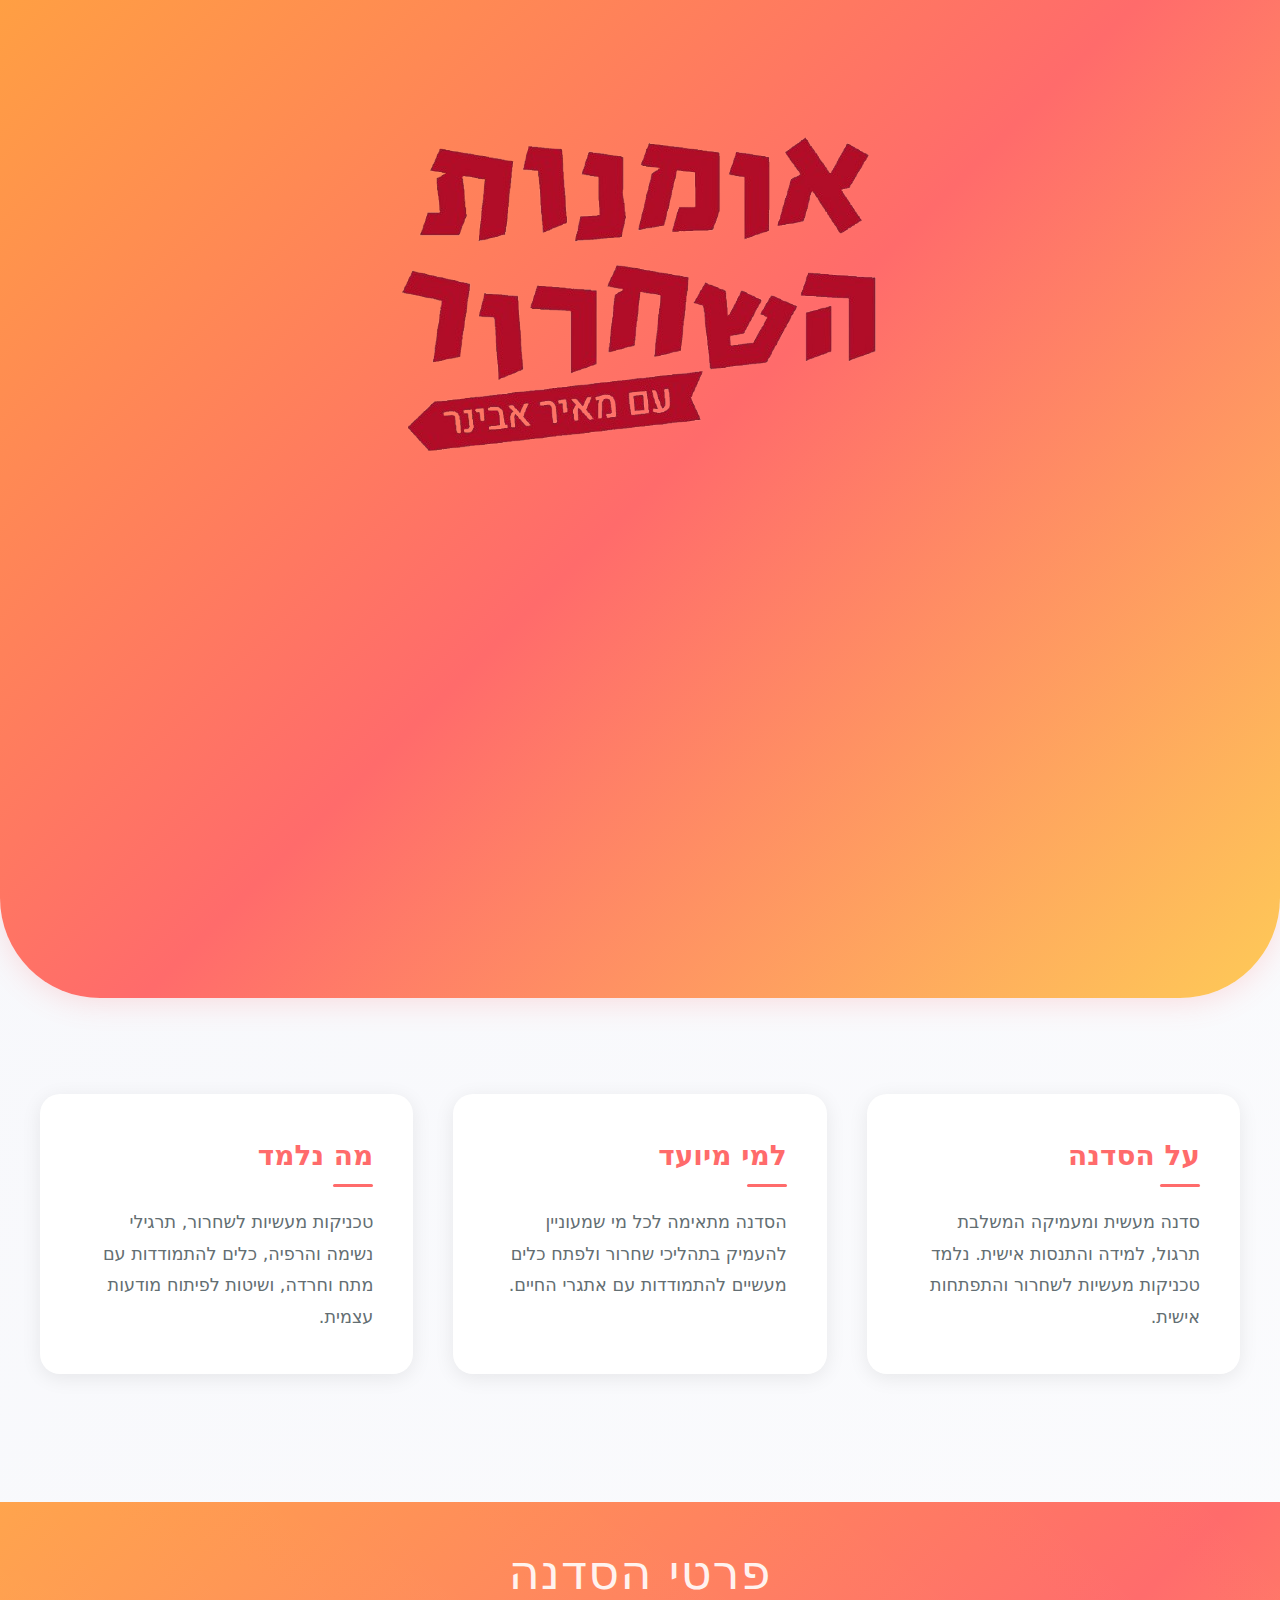
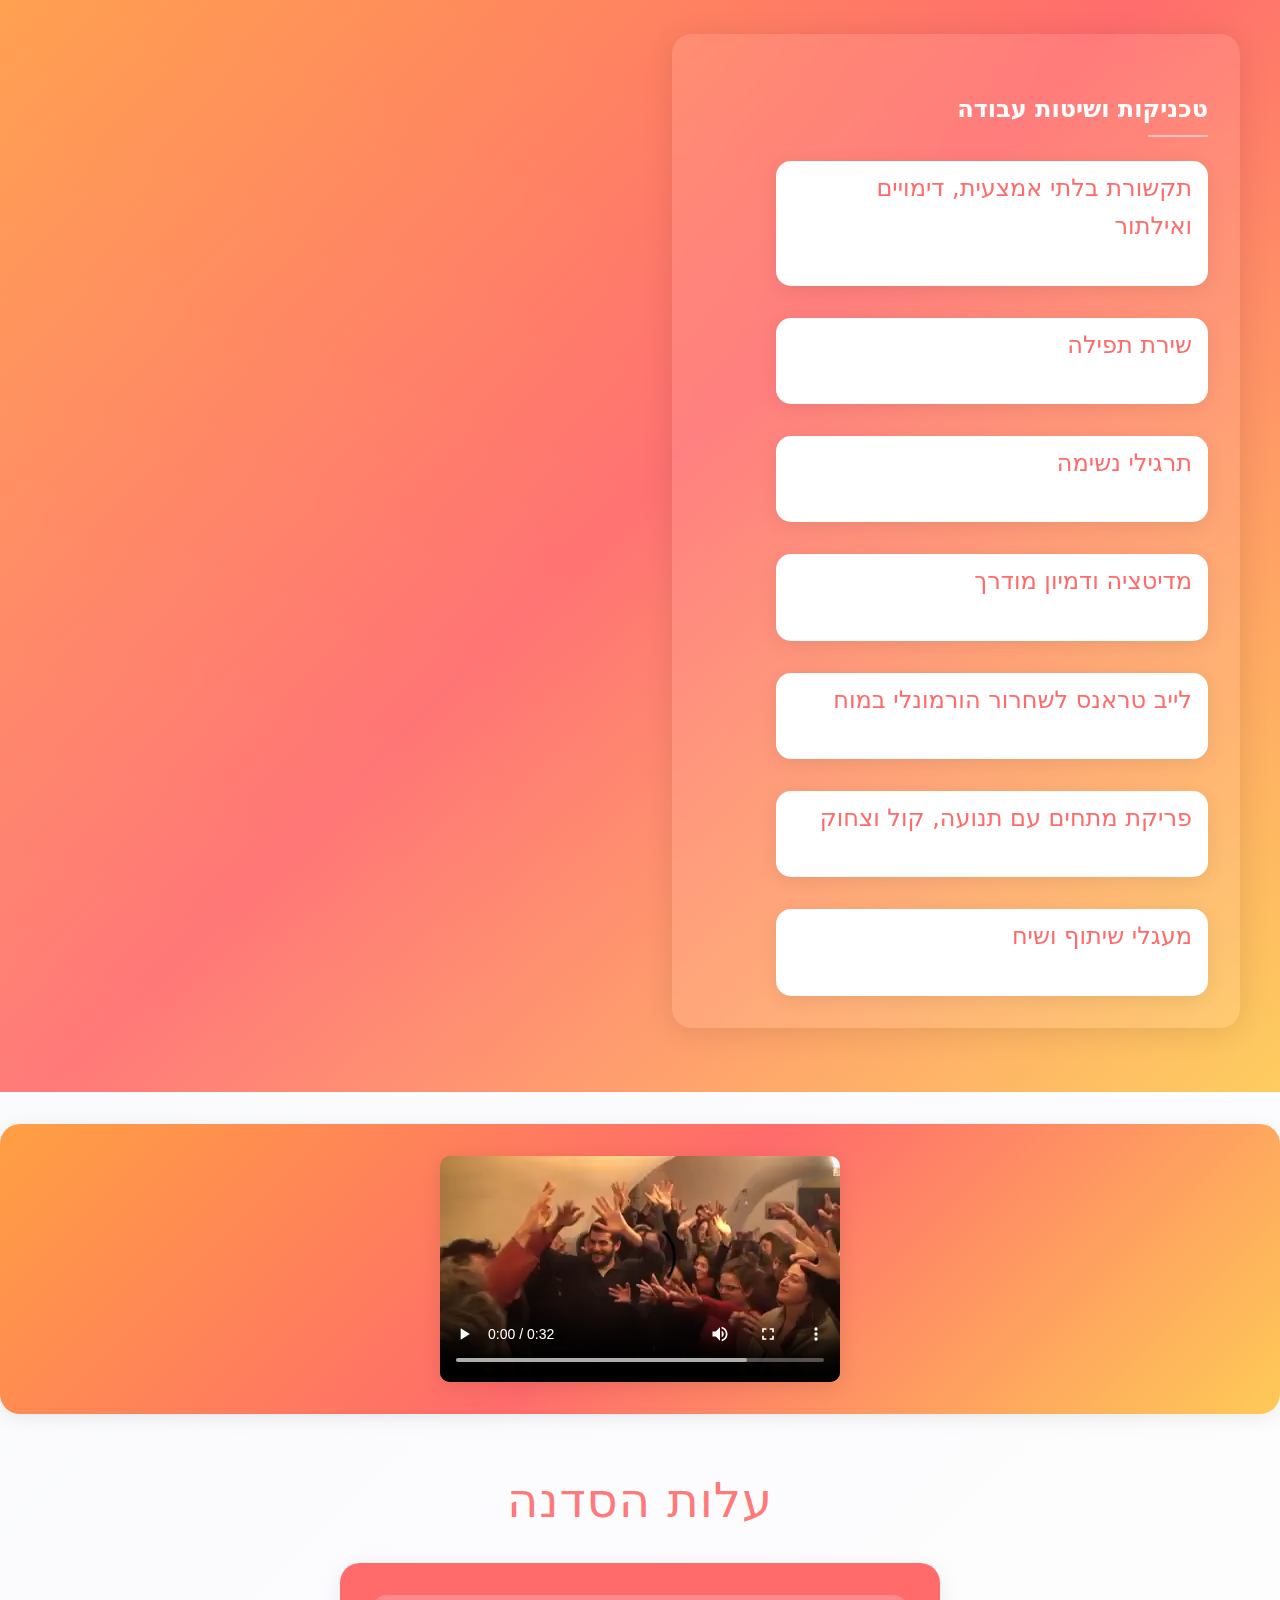
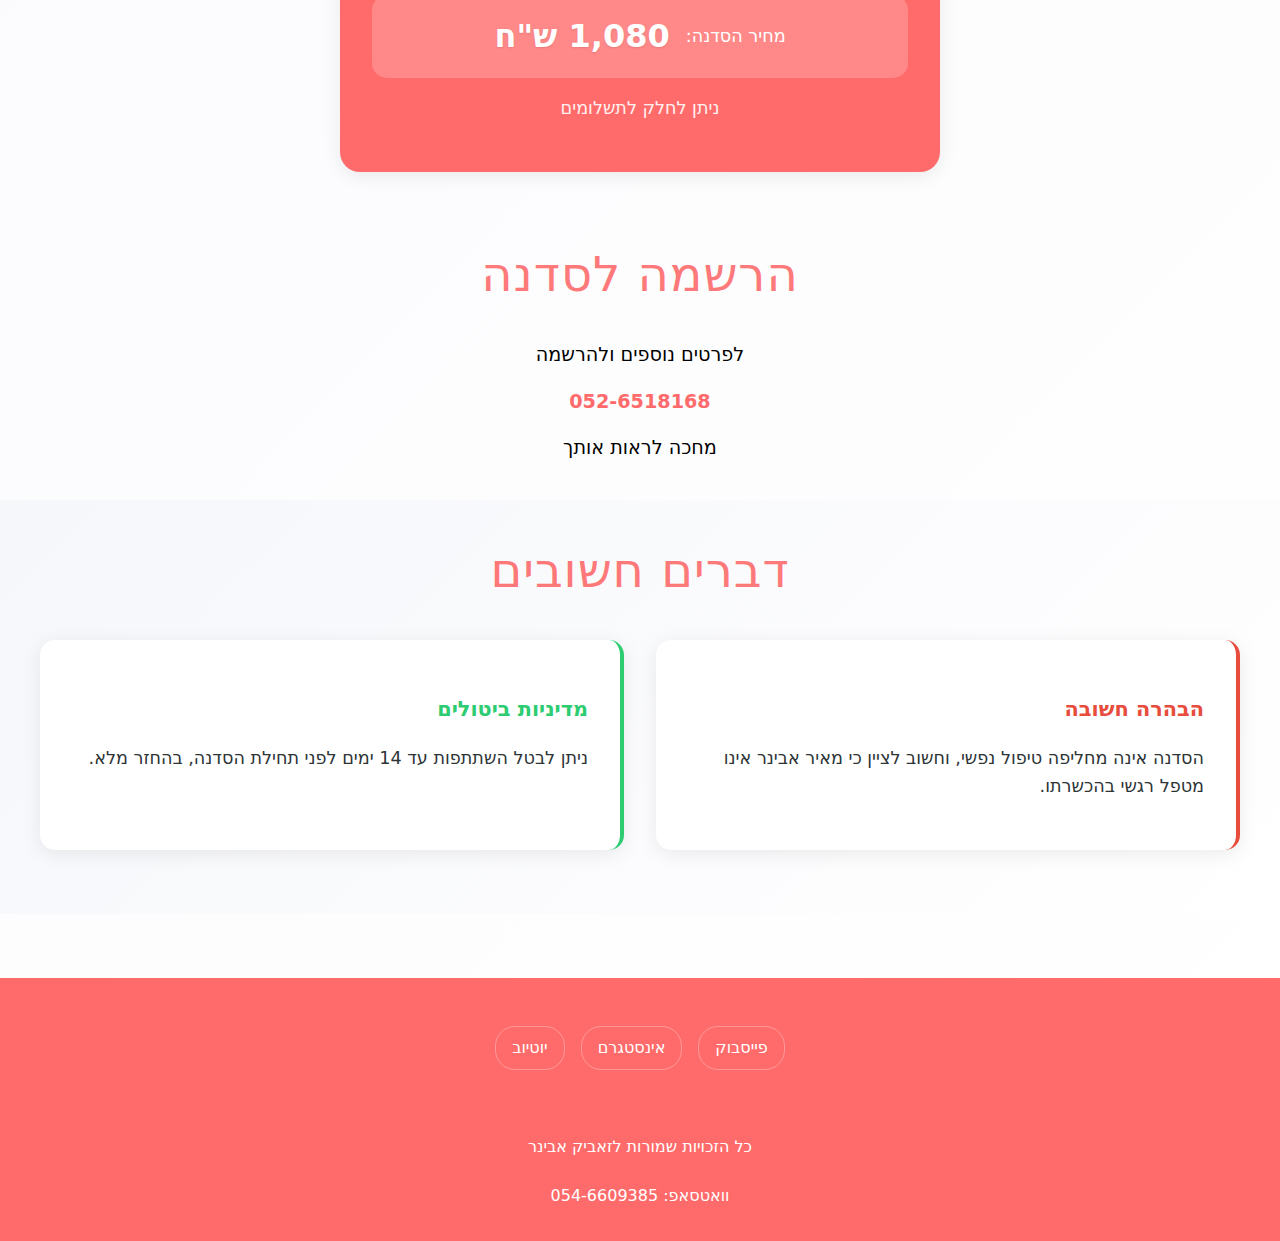
==== index.html @ c5e03745 "Replace registration form with clickable phone number" ====
<!DOCTYPE html>
<html lang="he" dir="rtl">
<head>
    <meta charset="UTF-8">
    <meta name="viewport" content="width=device-width, initial-scale=1.0">
    <title>אומנות השחרור - סדנה עם מאיר אבינר</title>
    <link rel="stylesheet" href="styles.css">
</head>
<body>
    <header>
        <img src="title.png" alt="אומנות השחרור" class="header-image">
        <div class="intro-text typing-effect">
            <p>הגיע הזמן לנפץ פרות קדושות...</p>
            <p>אני מזמין אותך לסדנה ייחודית, שפיתחתי בשנים האחרונות;</p>
            <p>נפגוש את המקומות הכי עמוקים בנפש, נתעורר בלייב טראנס,</p>
            <p>נכיל ונלעס את ההפכים שבתוכנו, נשיר תפילה,</p>
            <p>נתרגל יחד, נשתחרר, ונצחק עד שיכאב.</p>
        </div>
    </header>
    
    <main>
        <section class="info-cards">
            <div class="info-card">
                <h3>על הסדנה</h3>
                <p>סדנה מעשית ומעמיקה המשלבת תרגול, למידה והתנסות אישית. נלמד טכניקות מעשיות לשחרור והתפתחות אישית.</p>
            </div>
            
            <div class="info-card">
                <h3>למי מיועד</h3>
                <p>הסדנה מתאימה לכל מי שמעוניין להעמיק בתהליכי שחרור ולפתח כלים מעשיים להתמודדות עם אתגרי החיים.</p>
            </div>
            
            <div class="info-card">
                <h3>מה נלמד</h3>
                <p>טכניקות מעשיות לשחרור, תרגילי נשימה והרפיה, כלים להתמודדות עם מתח וחרדה, ושיטות לפיתוח מודעות עצמית.</p>
            </div>
        </section>

        <section class="workshop-details">
            <h2 class="section-title">פרטי הסדנה</h2>
            <div class="details-container">
                <div class="techniques-list">
                     <h3>טכניקות ושיטות עבודה</h3>
                    <div class="techniques-grid">
                        <div class="meeting-card">
                            <h3 class="meeting-title">תקשורת בלתי אמצעית, דימויים ואילתור</h3>
                            <p></p>
                        </div>
                        <div class="meeting-card">
                            <h3 class="meeting-title">שירת תפילה</h3>
                            <p></p>
                        </div>
                        <div class="meeting-card">
                           <h3 class="meeting-title">תרגילי נשימה</h3>
                           <p></p>
                        </div>
                        <div class="meeting-card">
                            <h3 class="meeting-title">מדיטציה ודמיון מודרך</h3>
                            <p></p>
                        </div>
                        <div class="meeting-card">
                           <h3 class="meeting-title">לייב טראנס לשחרור הורמונלי במוח</h3>
                            <p></p>
                        </div>
                        <div class="meeting-card">
                            <h3 class="meeting-title">פריקת מתחים עם תנועה, קול וצחוק</h3>
                            <p></p>
                        </div>
                        <div class="meeting-card">
                            <h3 class="meeting-title">מעגלי שיתוף ושיח</h3>
                            <p></p>
                        </div>
                    </div>
                </div>
            </div>
        </section>

        <!-- Add video section -->
        <section class="video-section">
            <video controls>
                <source src="videoplayback.mp4" type="video/mp4">
            </video>
        </section>

        <section class="price-section">
            <h2 class="section-title">עלות הסדנה</h2>
            <div class="price-container">
                <div class="price-card">
                    <div class="price-tag">
                        <span>מחיר הסדנה:</span>
                        <strong>1,080 ש"ח</strong>
                    </div>
                    <p class="price-note">ניתן לחלק לתשלומים</p>
                </div>
            </div>
        </section>

        <section class="registration">
            <h2 class="section-title">הרשמה לסדנה</h2>
            <div class="contact-info">
                <p>לפרטים נוספים ולהרשמה</p>
                <p><a href="tel:052-6518168" class="phone-link">052-6518168</a></p>
                <p>מחכה לראות אותך</p>
            </div>
        </section>

        <section class="important-notes">
            <h2 class="section-title">דברים חשובים</h2>
            <div class="notes-container">
                <div class="note-card disclaimer">
                    <h3>הבהרה חשובה</h3>
                    <p>הסדנה אינה מחליפה טיפול נפשי, וחשוב לציין כי מאיר אבינר אינו מטפל רגשי בהכשרתו.</p>
                </div>
                <div class="note-card cancellation">
                    <h3>מדיניות ביטולים</h3>
                    <p>ניתן לבטל השתתפות עד 14 ימים לפני תחילת הסדנה, בהחזר מלא.</p>
                </div>
            </div>
        </section>
    </main>

    <footer>
        <div class="social-links">
            <a href="https://www.facebook.com/meir.hatov" class="social-link" target="_blank" rel="noopener">פייסבוק</a>
            <a href="https://www.instagram.com/meiraviner/" class="social-link" target="_blank" rel="noopener">אינסטגרם</a>
            <a href="https://www.youtube.com/@hila454/" class="social-link" target="_blank" rel="noopener">יוטיוב</a>
        </div>
        <div class="copyright">
            <p>כל הזכויות שמורות לזאביק אבינר</p>
            <a href="https://wa.me/972546609385" class="whatsapp-link">וואטסאפ: 054-6609385</a>
        </div>
    </footer>
</body>
</html>
---- styles.css ----
:root {
    --primary: #ff6b6b; /* Red */
    --primary-light: #ff9f43; /* Orange */
    --secondary-light: #feca57; /* Yellow */
    --text: #2d3436;
    --text-light: #636e72;
    --card-shadow: 0 4px 20px rgba(0, 0, 0, 0.08);
    --card-hover-shadow: 0 10px 30px rgba(255, 107, 107, 0.15);
}

@keyframes fadeInUp {
    from {
        opacity: 0;
        transform: translateY(20px);
    }
    to {
        opacity: 1;
        transform: translateY(0);
    }
}

@keyframes fadeInText {
    from {
        opacity: 0;
        transform: translateY(15px);
        filter: blur(2px);
    }
    to {
        opacity: 1;
        transform: translateY(0);
        filter: blur(0);
    }
}

body {
    margin: 0;
    font-family: system-ui, -apple-system, sans-serif;
    line-height: 1.6;
    background: linear-gradient(135deg, #f6f7fb 0%, #ffffff 100%);
    min-height: 100vh;
}

header {
    text-align: center;
    padding: 6rem 1rem 8rem;
    background: linear-gradient(135deg, var(--primary-light) 0%, var(--primary) 50%, var(--secondary-light) 100%);
    border-radius: 0 0 100px 100px;
    margin-bottom: 6rem;
    color: white;
    box-shadow: 0 4px 30px rgba(255, 107, 107, 0.2);
    animation: fadeInUp 1s ease-out;
}

.header-image {
    max-width: 100%;
    height: auto;
    display: block;
    margin: 0 auto;
}

.intro-text {
    max-width: 800px;
    margin: 3rem auto 0;
    padding: 2rem;
    border-radius: 20px;
}

.intro-text p {
    margin: 0;
    opacity: 0;
    font-size: clamp(1.1rem, 2.5vw, 1.3rem);
    line-height: 1.8;
    text-align: center;
    animation: fadeInText 1.2s cubic-bezier(0.4, 0, 0.2, 1) forwards;
}

.intro-text p:nth-child(1) { animation-delay: 0.2s; }
.intro-text p:nth-child(2) { animation-delay: 1.4s; }
.intro-text p:nth-child(3) { animation-delay: 2.6s; }
.intro-text p:nth-child(4) { animation-delay: 3.8s; }
.intro-text p:nth-child(5) { animation-delay: 5.0s; }

.intro-text p:not(:last-child) {
    margin-bottom: 1.5rem;
}

h1 {
    font-size: clamp(2.5rem, 8vw, 4.5rem);
    margin: 0 0 1rem;
    text-shadow: 0 2px 10px rgba(0,0,0,0.1);
    letter-spacing: -0.02em;
}

h2 {
    font-size: clamp(1.2rem, 3vw, 2rem);
    font-weight: 400;
    margin: 0;
    opacity: 0.9;
    letter-spacing: 0.02em;
}

.info-cards {
    display: grid;
    grid-template-columns: repeat(auto-fit, minmax(300px, 1fr));
    gap: 2.5rem;
    padding: 0 2rem 6rem;
    max-width: 1200px;
    margin: 0 auto;
}

.info-card {
    background: white;
    padding: 2.5rem;
    border-radius: 20px;
    box-shadow: var(--card-shadow);
    transition: all 0.4s cubic-bezier(0.165, 0.84, 0.44, 1);
    animation: fadeInUp 1s ease-out;
    animation-fill-mode: both;
}

.info-card:nth-child(1) { animation-delay: 0.2s; }
.info-card:nth-child(2) { animation-delay: 0.4s; }
.info-card:nth-child(3) { animation-delay: 0.6s; }

.info-card:hover {
    transform: translateY(-10px) scale(1.02);
    box-shadow: var(--card-hover-shadow);
}

.info-card h3 {
    color: var(--primary);
    font-size: 1.75rem;
    margin: 0 0 1.25rem;
    position: relative;
    padding-bottom: 0.5rem;
}

.info-card h3::after {
    content: '';
    position: absolute;
    bottom: 0;
    right: 0;
    width: 40px;
    height: 3px;
    background: var(--primary);
    border-radius: 2px;
    transition: width 0.3s ease;
}

.info-card:hover h3::after {
    width: 100px;
}

.info-card p {
    color: var(--text-light);
    margin: 0;
    line-height: 1.8;
    font-size: 1.1rem;
}

.section-title {
    text-align: center;
    font-size: clamp(2rem, 5vw, 3rem);
    color: var(--primary);
    margin: 1rem 0 2rem; /* הקטנת margin */
}

.techniques-grid {
    display: flex;
    flex-direction: column;
    align-items: stretch; /* Stretch items to fill the width */
    gap: 2rem; /* Use flex's gap instead of grid's */
}

@media (min-width: 768px) {
    .techniques-grid {
        /* grid-template-columns: 1fr 1fr; */ /* Remove this line */
    }
}

.meeting-title {
    color: var(--primary);
    font-size: 0.75em; /* 75% of original size */
    font-weight: normal; /* Remove bold */
    margin: 0;
}

.meeting-card {
    background: white;
    padding: 0.5rem 1rem; /* Reduced vertical padding */
    border-radius: 15px;
    position: relative;
    box-shadow: var(--card-shadow);
    transition: transform 0.3s ease;
    max-width: 400px;
}

.meeting-number {
    position: absolute;
    top: -15px;
    right: -15px;
    background: var(--primary);
    color: white;
    width: 40px;
    height: 40px;
    border-radius: 50%;
    display: flex;
    align-items: center;
    justify-content: center;
    font-weight: bold;
    font-size: 1.2rem;
}

.contact-form {
    max-width: 600px;
    margin: 0 auto;
    padding: 2rem;
    display: grid;
    gap: 1rem;
}

.contact-form input,
.contact-form textarea {
    padding: 1rem;
    border: 2px solid #eee;
    border-radius: 8px;
    font-size: 1rem;
    transition: border-color 0.3s ease;
}

.contact-form input:focus,
.contact-form textarea:focus {
    border-color: var(--primary);
    outline: none;
}

.contact-form input[type="tel"] {
    text-align: right;
    direction: ltr;
}

.contact-form button {
    background: var(--primary);
    color: white;
    border: none;
    padding: 1rem;
    border-radius: 8px;
    font-size: 1.1rem;
    cursor: pointer;
    transition: transform 0.2s ease;
}

.contact-form button:hover {
    transform: scale(1.02);
}

.contact-info {
    text-align: center;
    font-size: 1.2rem;
    line-height: 2; /* Increased line height for better spacing */
}

.contact-info p {
    margin: 0.5rem 0; /* Add some vertical spacing between lines */
}

.phone-link {
    color: var(--primary);
    text-decoration: none;
    font-weight: bold;
    transition: opacity 0.3s ease;
}

.phone-link:hover {
    opacity: 0.8;
}

footer {
    background: var(--primary);
    color: white;
    padding: 2rem;
    text-align: center;
    margin-top: 4rem;
    display: flex;
    flex-direction: column;
}

.social-links {
    display: flex;
    justify-content: center;
    gap: 1rem;
    margin-top: 1rem;
    margin-bottom: 1rem;
}

.social-link {
    color: white;
    text-decoration: none;
    padding: 0.5rem 1rem;
    border: 1px solid rgba(255,255,255,0.3);
    border-radius: 20px;
    transition: all 0.3s ease;
}

.social-link:hover {
    background: white;
    color: var(--primary);
}

.workshop-details {
    background: linear-gradient(135deg, var(--primary-light) 0%, var(--primary) 50%, var(--secondary-light) 100%);
    padding: 2rem 2rem 4rem; /* עדכון padding */
    color: white;
    margin: 2rem 0; /* הקטנת margin */
    position: relative;
    overflow: hidden;
}

.workshop-details::before {
    content: '';
    position: absolute;
    top: 0;
    left: 0;
    right: 0;
    bottom: 0;
    background: linear-gradient(45deg, rgba(255,255,255,0.1) 0%, rgba(255,255,255,0) 100%);
    pointer-events: none;
}

.details-container {
    max-width: 1200px;
    margin: 0 auto;
    display: grid;
    grid-template-columns: 1fr 1fr;
    gap: 4rem;
    animation: fadeInUp 1s ease-out;
}

.workshop-details .section-title {
    color: white;
    margin: 0 0 1.5rem;
}

.time-details, .techniques-list {
    background: rgba(255, 255, 255, 0.1);
    backdrop-filter: blur(10px);
    padding: 2rem;
    border-radius: 20px;
    box-shadow: 0 4px 30px rgba(0, 0, 0, 0.1);
}

.time-details h3, .techniques-list h3 {
    font-size: 1.5rem;
    margin-bottom: 1.5rem;
    position: relative;
    padding-bottom: 0.5rem;
}

.time-details h3::after, .techniques-list h3::after {
    content: '';
    position: absolute;
    bottom: 0;
    right: 0;
    width: 60px;
    height: 2px;
    background: rgba(255, 255, 255, 0.5);
    border-radius: 1px;
}

.techniques-list ul {
    list-style: none;
    padding: 0;
}

.techniques-list li {
    margin: 1rem 0;
    padding-right: 1.5rem;
    position: relative;
    line-height: 1.6;
}

.techniques-list li::before {
    content: '•';
    position: absolute;
    right: 0;
    color: rgba(255, 255, 255, 0.7);
}

.important-notes {
    padding: 2rem 2rem 4rem; /* עדכון padding */
    margin: 2rem 0; /* הקטנת margin */
    background: linear-gradient(135deg, #f6f7fb 0%, #ffffff 100%);
}

.important-notes .section-title {
    margin: 0 0 2rem; /* ביטול margin למעלה */
}

.notes-container {
    max-width: 1200px;
    margin: 0 auto;
    display: grid;
    grid-template-columns: repeat(auto-fit, minmax(300px, 1fr));
    gap: 2rem;
}

.note-card {
    background: white;
    padding: 2rem;
    border-radius: 15px;
    box-shadow: var(--card-shadow);
    border-right: 4px solid var(--primary);
    animation: fadeInUp 1s ease-out;
}

.note-card h3 {
    color: var(--primary);
    font-size: 1.3rem;
    margin-bottom: 1rem;
}

.note-card p {
    color: var(--text);
    line-height: 1.6;
    font-size: 1.1rem;
}

.note-card.disclaimer {
    border-right-color: #e74c3c;
}

.note-card.disclaimer h3 {
    color: #e74c3c;
}

.note-card.cancellation {
    border-right-color: #2ecc71;
}

.note-card.cancellation h3 {
    color: #2ecc71;
}

@media (max-width: 768px) {
    header {
        padding: 6rem 1rem 4rem;
        border-radius: 0 0 50px 50px;
        margin-bottom: 4rem;
    }

    .intro-text {
        padding: 1.5rem;
        margin: 2rem auto 0;
    }
    
    .intro-text p {
        font-size: 1rem;
        line-height: 1.6;
    }

    .info-cards {
        padding: 0 1.5rem 4rem;
        gap: 2rem;
    }
    
    .info-card {
        padding: 2rem;
    }

    .info-card h3 {
        font-size: 1.5rem;
    }

    .info-card p {
        font-size: 1rem;
    }
    
     .techniques-grid {
        grid-template-columns: 1fr;
        padding: 1rem;
        gap: 1.5rem;
    }
    
    .contact-form {
        padding: 1rem;
    }

    .details-container {
        grid-template-columns: 1fr;
        gap: 2rem;
    }

    .workshop-details {
        padding: 2rem 1.5rem 3rem;
        margin: 2rem 0;
    }

    .important-notes {
        padding: 2rem 1.5rem 3rem;
        margin: 2rem 0;
    }
    
    .note-card {
        padding: 1.5rem;
    }
    
    .note-card p {
        font-size: 1rem;
    }

    .price-tag {
        padding: 0.8rem 1.2rem;
        flex-direction: column;
        align-items: flex-start;
        gap: 0.5rem;
    }

    .price-tag strong {
        font-size: 1.3rem;
    }

    .price-section {
        padding: 1rem;
    }
    
    .price-tag {
        font-size: 1.2rem;
    }
    
    .price-tag strong {
        font-size: 1.6rem;
    }
}

.time-details {
    display: flex;
    flex-direction: column;
    gap: 0.5rem;
}

.time-details p {
    margin: 0;
}

.price-tag {
    background: rgba(255, 255, 255, 0.2);
    padding: 1rem 1.5rem;
    border-radius: 15px;
    display: flex;
    align-items: center;
    justify-content: space-between;
    gap: 1rem;
    animation: fadeInUp 0.5s ease-out;
}

.price-tag span {
    font-size: 1.1rem;
}

.price-tag strong {
    font-size: 1.4rem;
    color: white;
    text-shadow: 0 1px 2px rgba(0,0,0,0.1);
}

.price-section {
    padding: 1rem 2rem;
    margin: 2rem 0;
    text-align: center;
}

.price-container {
    max-width: 600px;
    margin: 0 auto;
}

.price-card {
    background: var(--primary);
    color: white;
    padding: 2rem;
    border-radius: 20px;
    box-shadow: var(--card-shadow);
    animation: fadeInUp 1s ease-out;
}

.price-tag {
    display: flex;
    align-items: center;
    justify-content: center;
    gap: 1rem;
    font-size: 1.5rem;
}

.price-tag strong {
    font-size: 2rem;
    font-weight: 700;
}

.price-note {
    margin-top: 1rem;
    font-size: 1.1rem;
    opacity: 0.9;
}

.copyright {
    margin-top: 2rem;
    display: flex;
    flex-direction: column;
    align-items: center;
    gap: 0.5rem;
}

.whatsapp-link {
    color: white;
    text-decoration: none;
    transition: opacity 0.3s ease;
}

.whatsapp-link:hover {
    opacity: 0.8;
}

.workshop-details .section-title,
.price-section .section-title,
.registration .section-title {
    margin: 0 0 1.5rem;
}

.registration {
    padding-top: 1rem;
}

.video-section {
    display: flex;
    justify-content: center;
    align-items: center;
    padding: 2rem;
    background: linear-gradient(135deg, var(--primary-light) 0%, var(--primary) 50%, var(--secondary-light) 100%);
    border-radius: 20px;
    box-shadow: var(--card-shadow);
    margin: 2rem 0;
}

.video-section video {
    max-width: 100%;
    border-radius: 10px;
    box-shadow: 0 4px 20px rgba(0, 0, 0, 0.1);
}
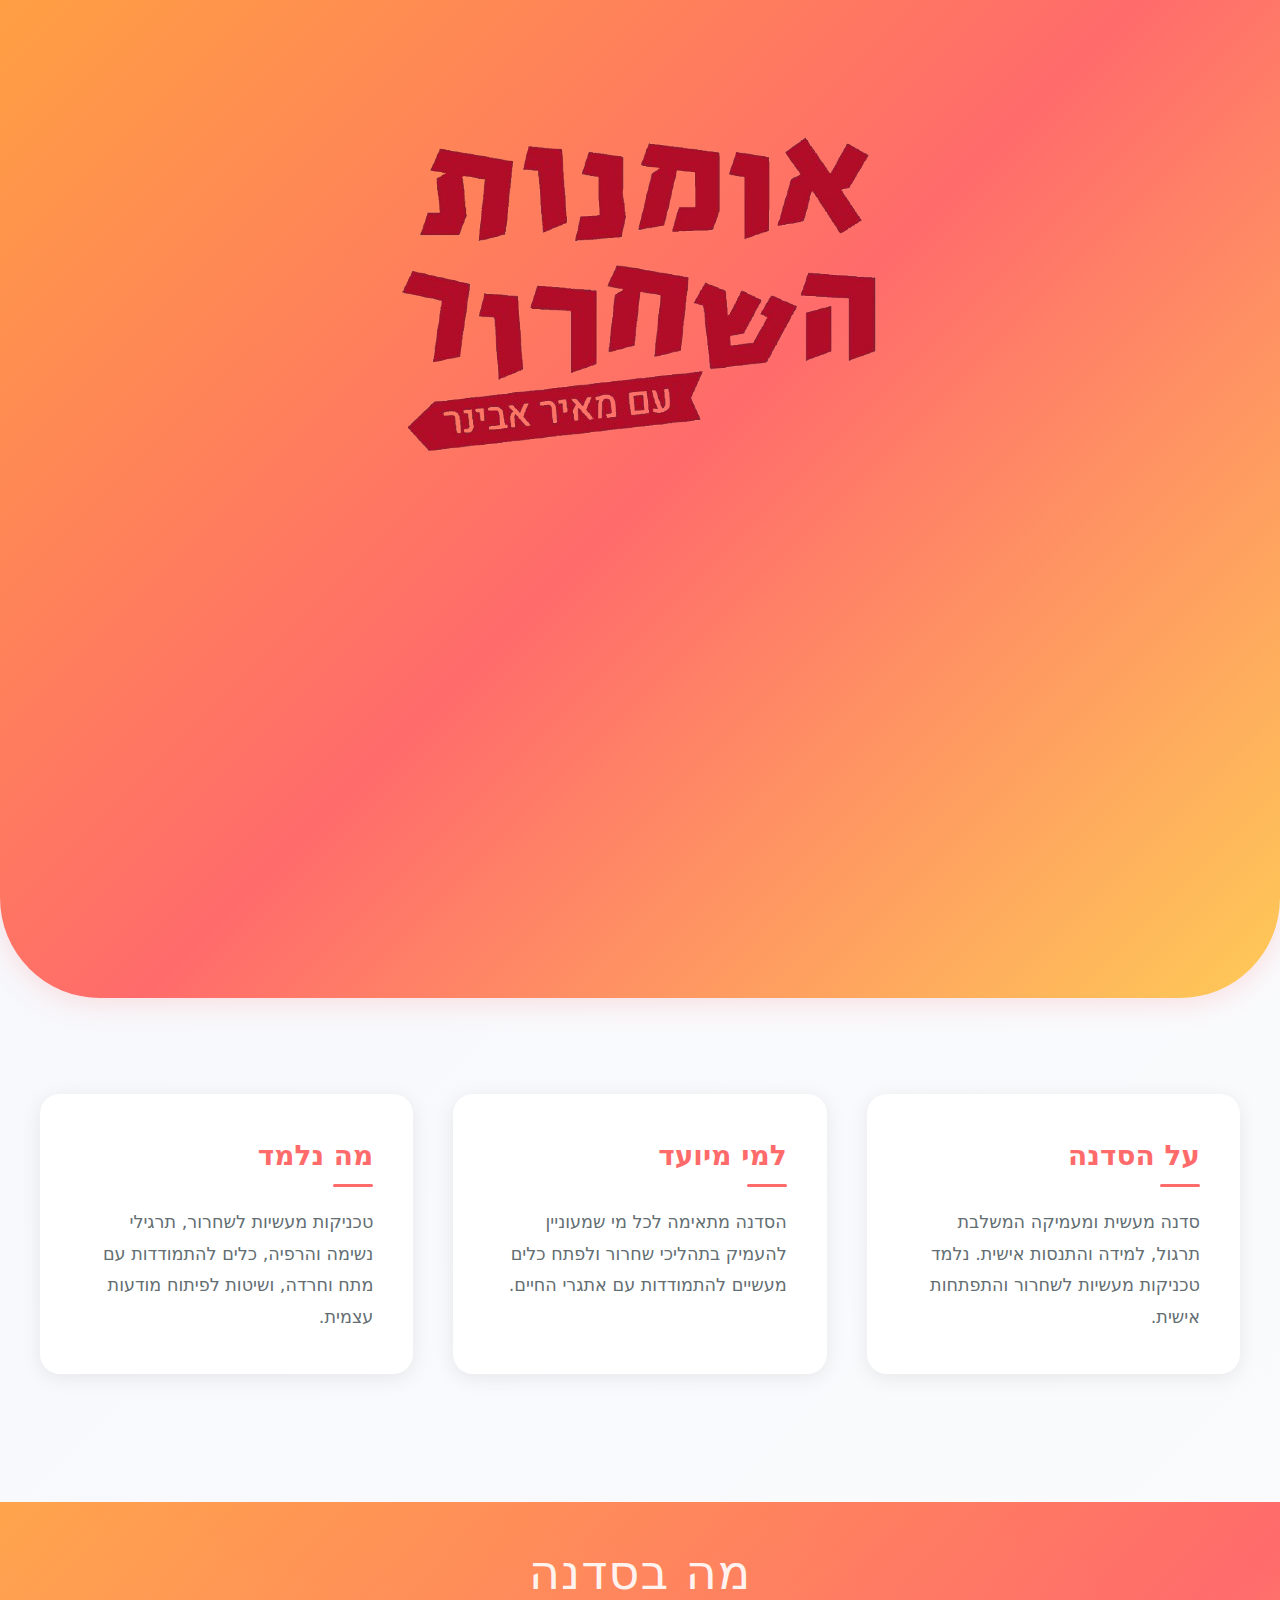
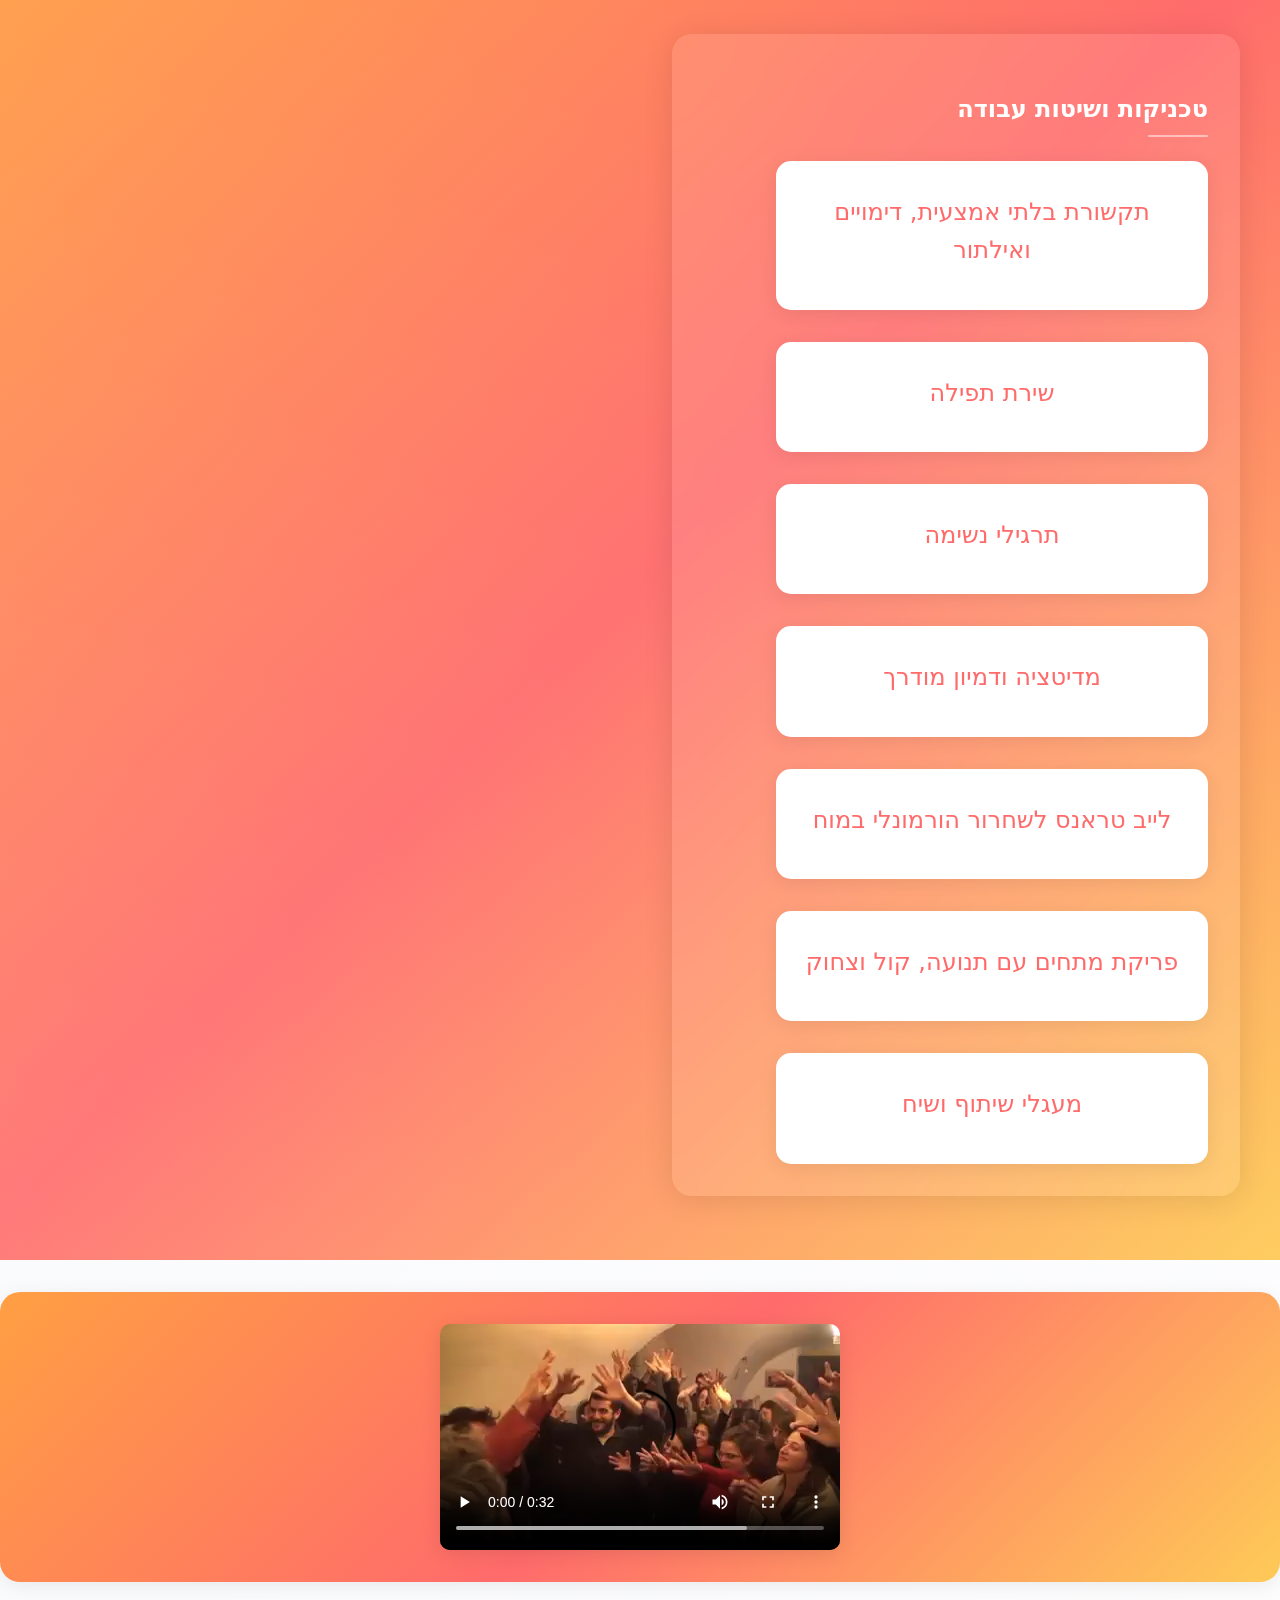
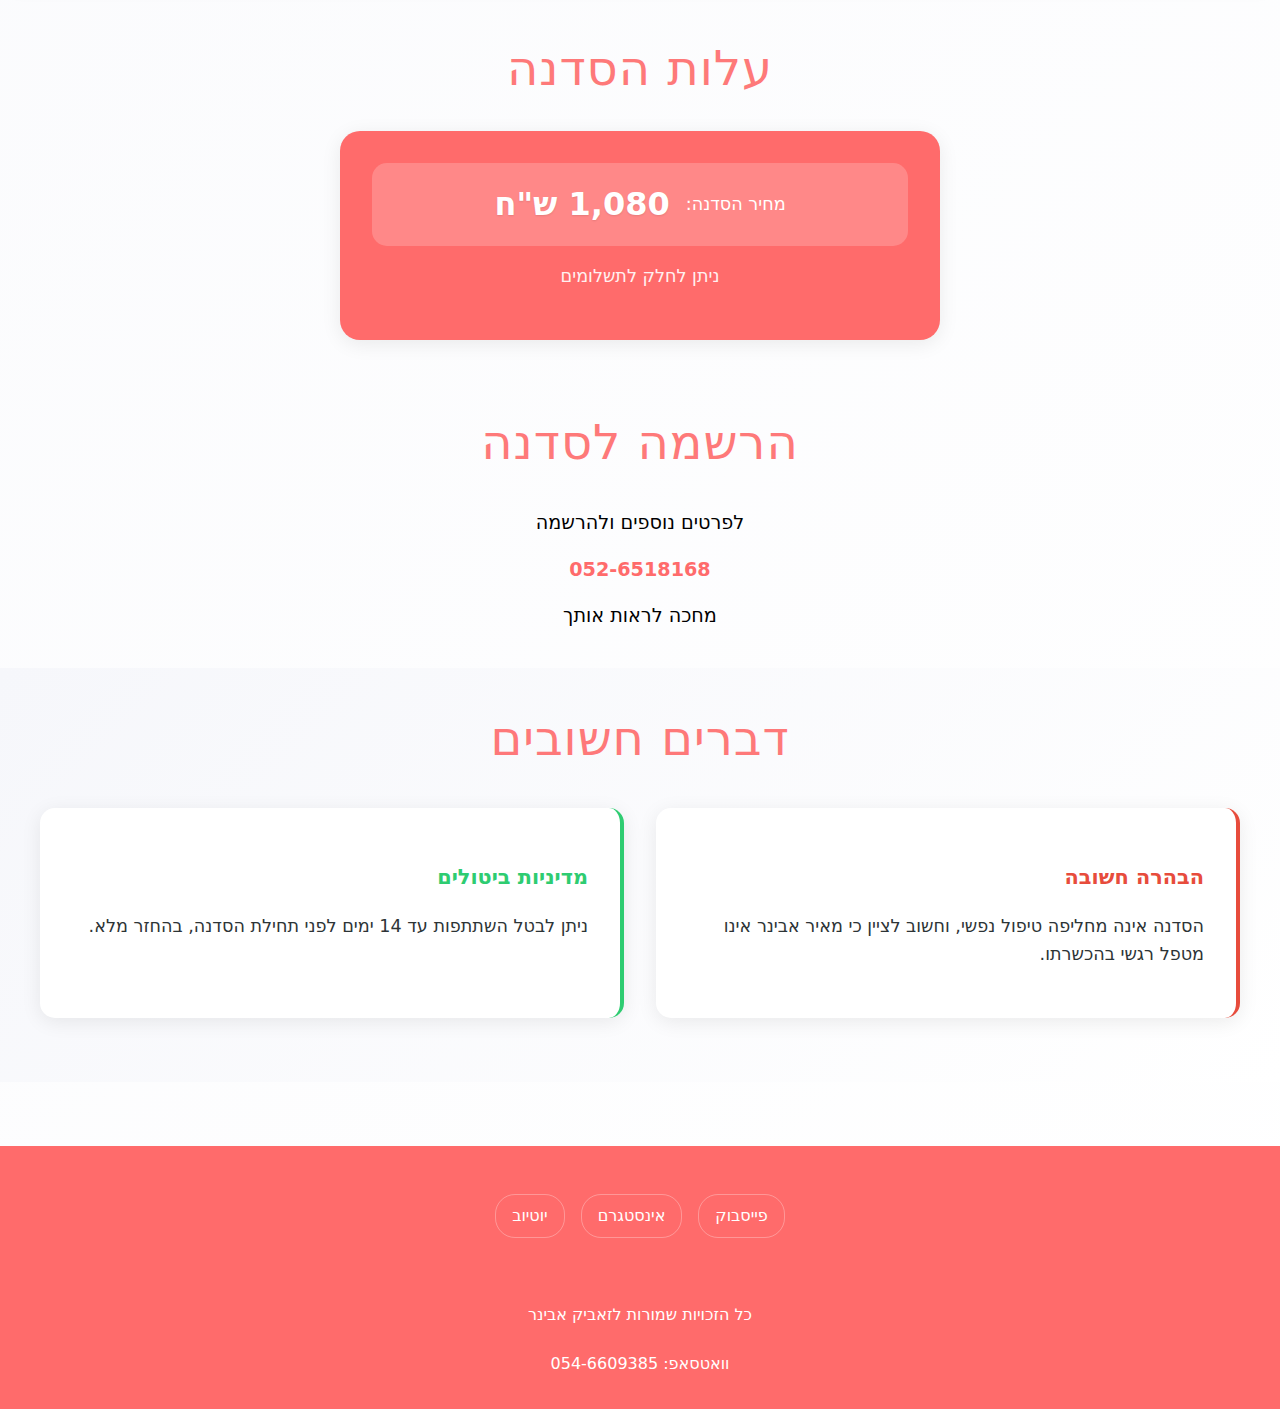
==== commit ee925c0f: "Update section titles in workshop details" ====
--- a/index.html
+++ b/index.html
@@ -37,7 +37,7 @@
         </section>
 
         <section class="workshop-details">
-            <h2 class="section-title">פרטי הסדנה</h2>
+            <h2 class="section-title">מה בסדנה</h2>
             <div class="details-container">
                 <div class="techniques-list">
                      <h3>טכניקות ושיטות עבודה</h3>
--- a/styles.css
+++ b/styles.css
@@ -168,8 +168,9 @@
 .techniques-grid {
     display: flex;
     flex-direction: column;
-    align-items: stretch; /* Stretch items to fill the width */
-    gap: 2rem; /* Use flex's gap instead of grid's */
+    justify-content: center;
+    flex-wrap: wrap;
+    gap: 2rem;
 }
 
 @media (min-width: 768px) {
@@ -182,7 +183,7 @@
     color: var(--primary);
     font-size: 0.75em; /* 75% of original size */
     font-weight: normal; /* Remove bold */
-    margin: 0;
+    text-align: center; /* Center text */
 }
 
 .meeting-card {
@@ -193,6 +194,11 @@
     box-shadow: var(--card-shadow);
     transition: transform 0.3s ease;
     max-width: 400px;
+    min-height: 60px; /* Add minimum height for vertical centering */
+    display: flex; /* Enable flexbox */
+    justify-content: center; /* Center horizontally */
+    align-items: center; /* Center vertically */
+    text-align: center;
 }
 
 .meeting-number {
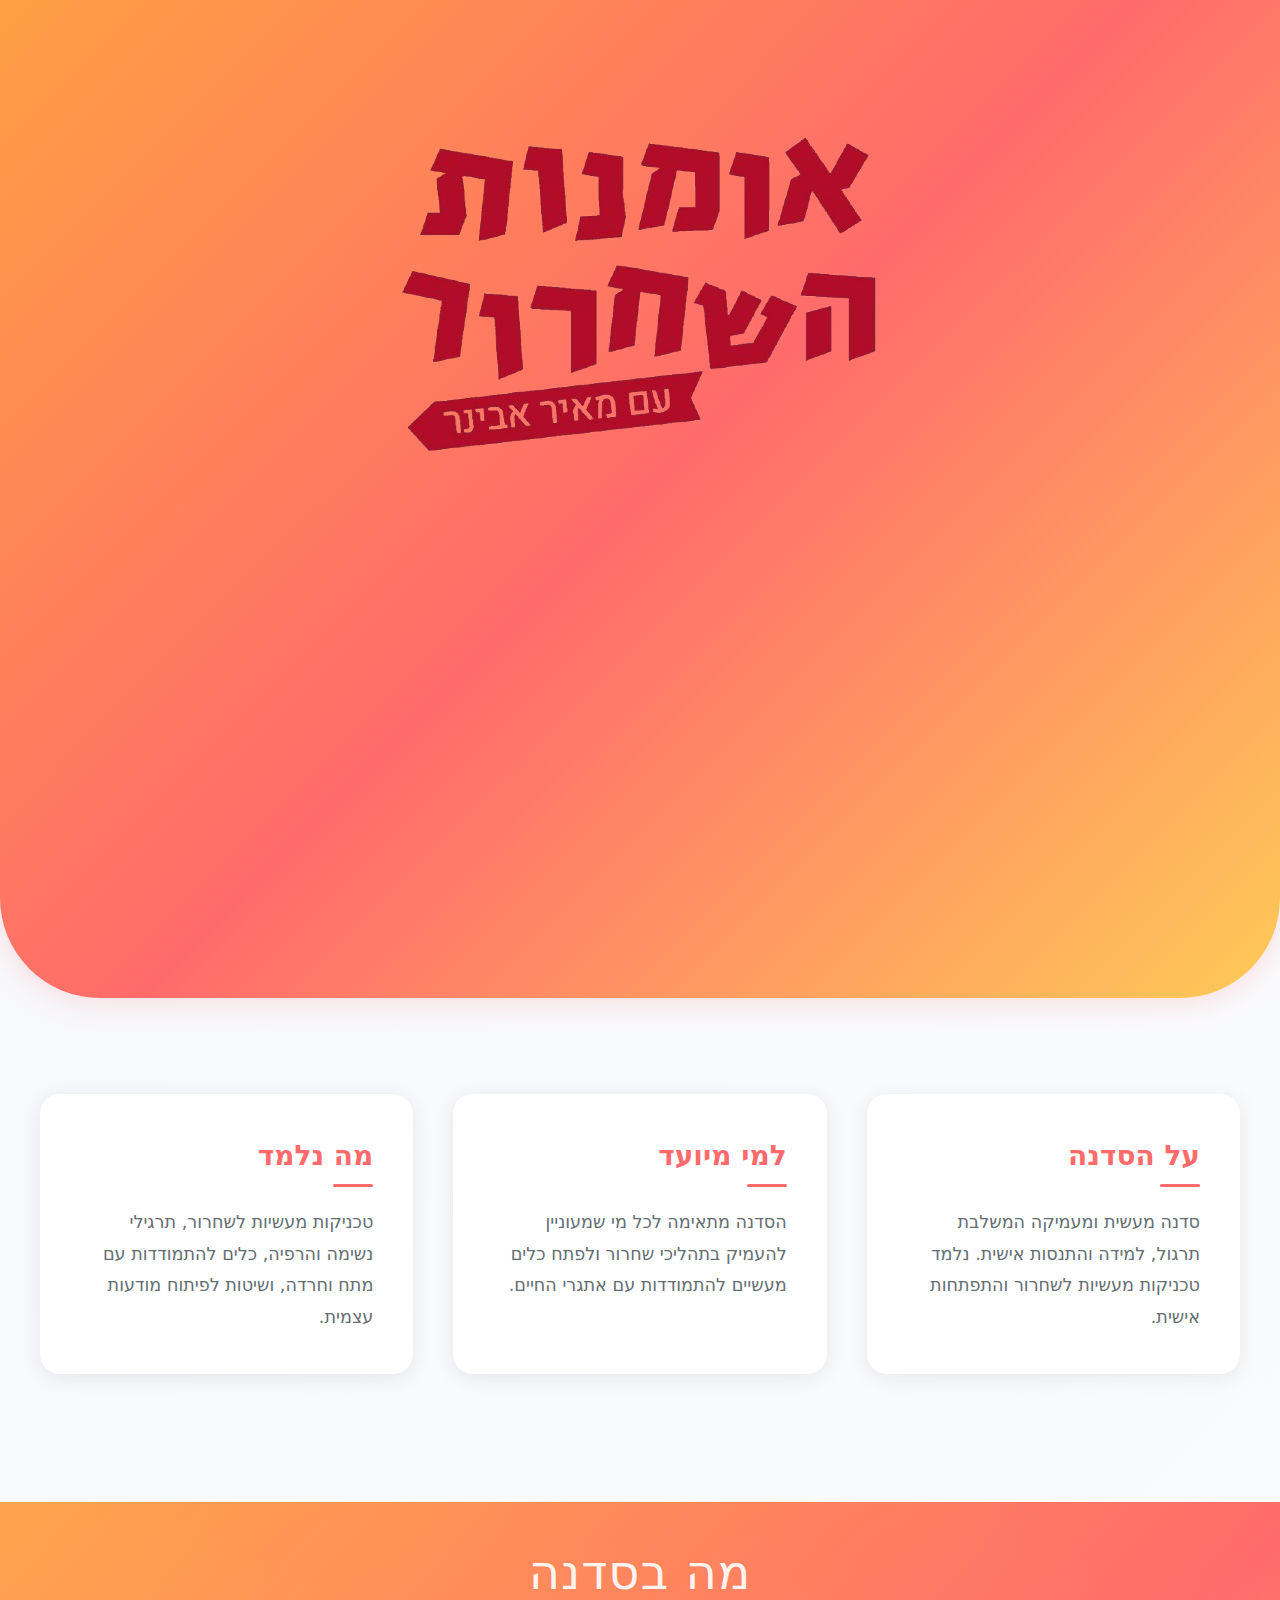
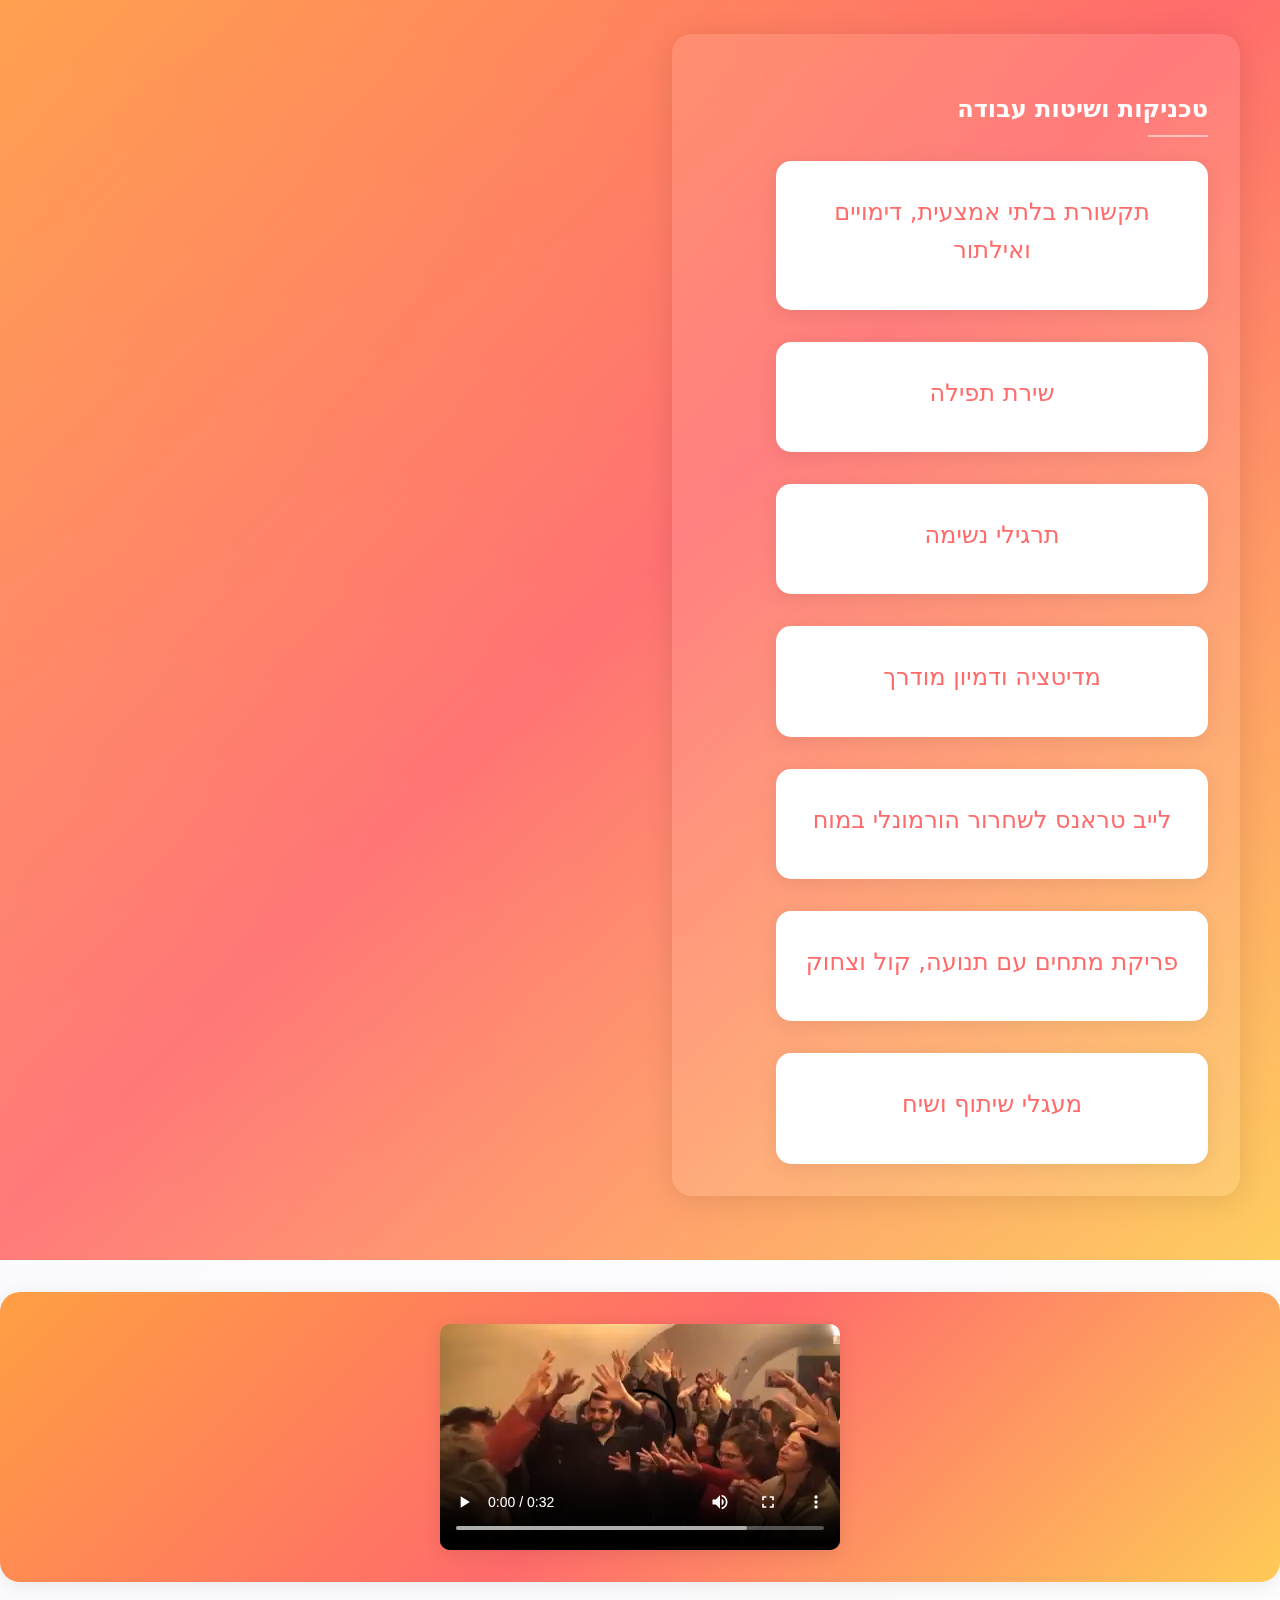
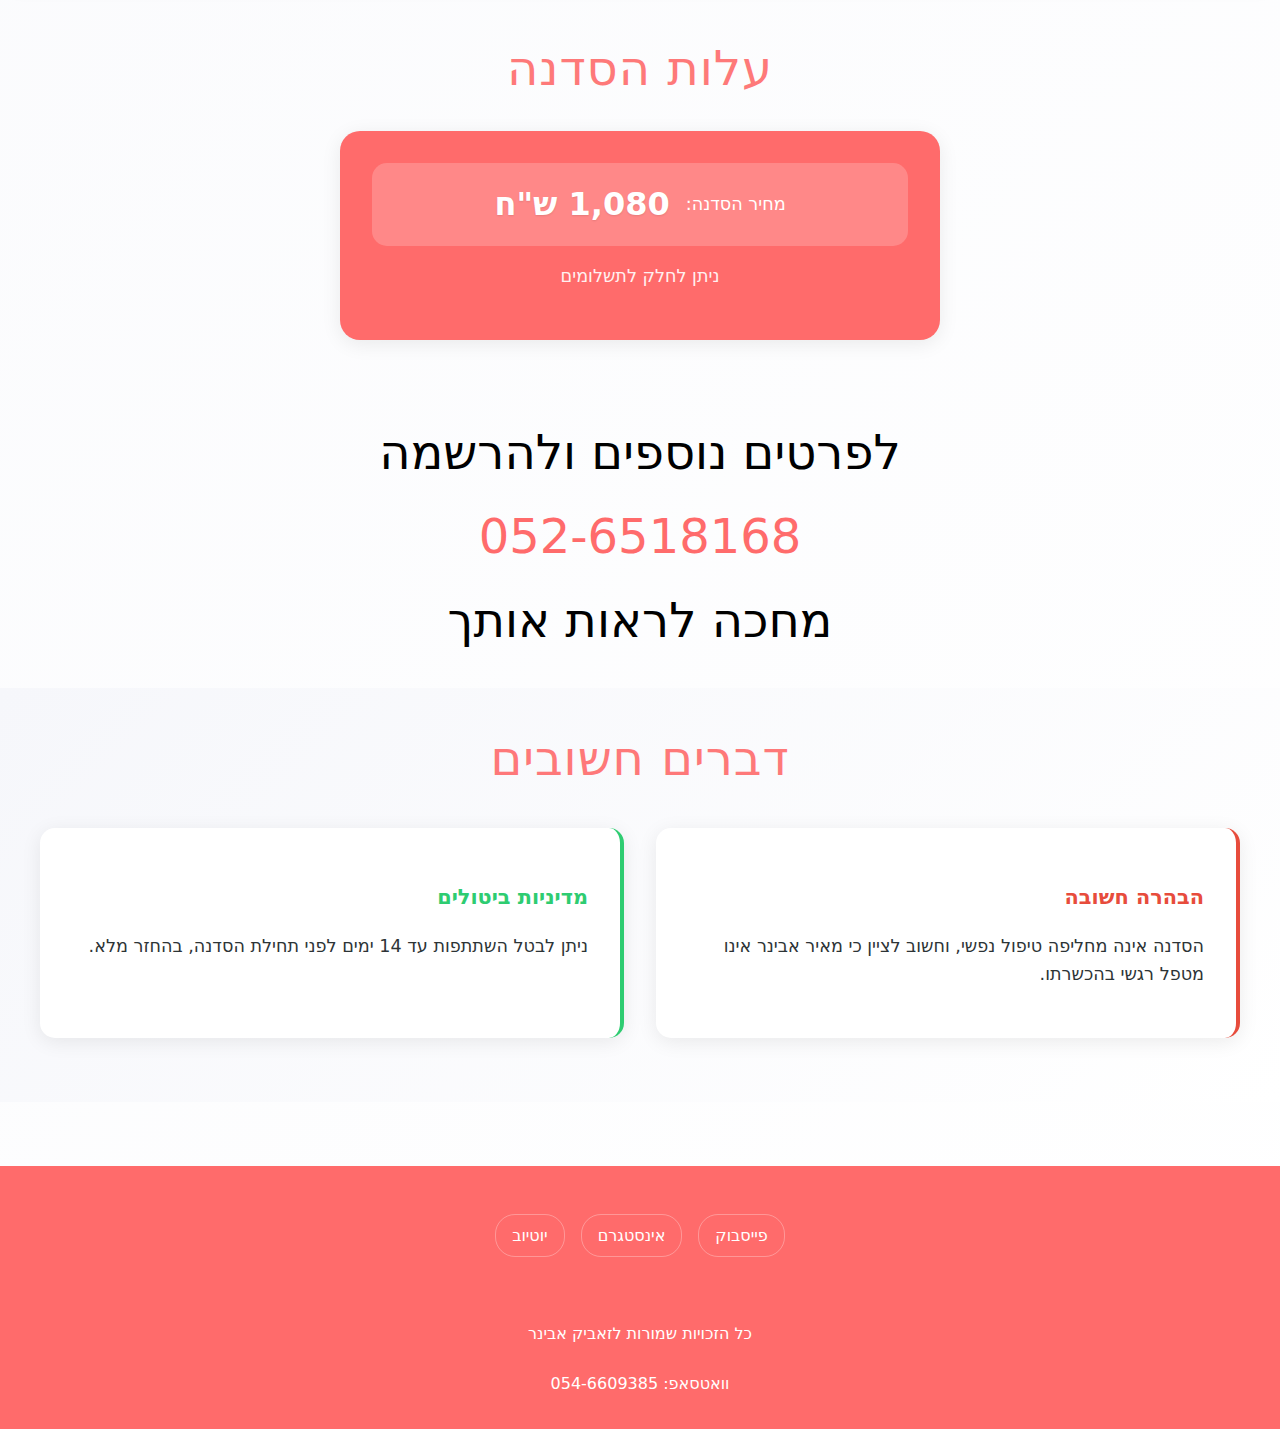
==== commit 4b8160d7: "Update contact info font size to match section titles" ====
--- a/index.html
+++ b/index.html
@@ -96,7 +96,6 @@
         </section>
 
         <section class="registration">
-            <h2 class="section-title">הרשמה לסדנה</h2>
             <div class="contact-info">
                 <p>לפרטים נוספים ולהרשמה</p>
                 <p><a href="tel:052-6518168" class="phone-link">052-6518168</a></p>
--- a/styles.css
+++ b/styles.css
@@ -168,9 +168,9 @@
 .techniques-grid {
     display: flex;
     flex-direction: column;
-    justify-content: center;
-    flex-wrap: wrap;
+    align-items: flex-end; /* Change from center to flex-end to align to right */
     gap: 2rem;
+    width: 100%; /* Take full width of container */
 }
 
 @media (min-width: 768px) {
@@ -193,12 +193,21 @@
     position: relative;
     box-shadow: var(--card-shadow);
     transition: transform 0.3s ease;
+    width: 100%; /* Take full width of parent */
     max-width: 400px;
     min-height: 60px; /* Add minimum height for vertical centering */
     display: flex; /* Enable flexbox */
     justify-content: center; /* Center horizontally */
     align-items: center; /* Center vertically */
     text-align: center;
+    margin-left: auto; /* Push cards to the right */
+}
+
+@media (min-width: 768px) {
+    .meeting-card {
+        width: 400px; /* Fixed width on desktop */
+        margin-right: 0; /* Ensure cards stick to right side */
+    }
 }
 
 .meeting-number {
@@ -262,18 +271,18 @@
 
 .contact-info {
     text-align: center;
-    font-size: 1.2rem;
-    line-height: 2; /* Increased line height for better spacing */
+    font-size: clamp(2rem, 5vw, 3rem); /* Match section title size */
+    line-height: 1.5;
 }
 
 .contact-info p {
-    margin: 0.5rem 0; /* Add some vertical spacing between lines */
+    margin: 0.75rem 0; /* Adjusted spacing between lines */
 }
 
 .phone-link {
     color: var(--primary);
     text-decoration: none;
-    font-weight: bold;
+    font-weight: normal; /* Changed from bold */
     transition: opacity 0.3s ease;
 }
 
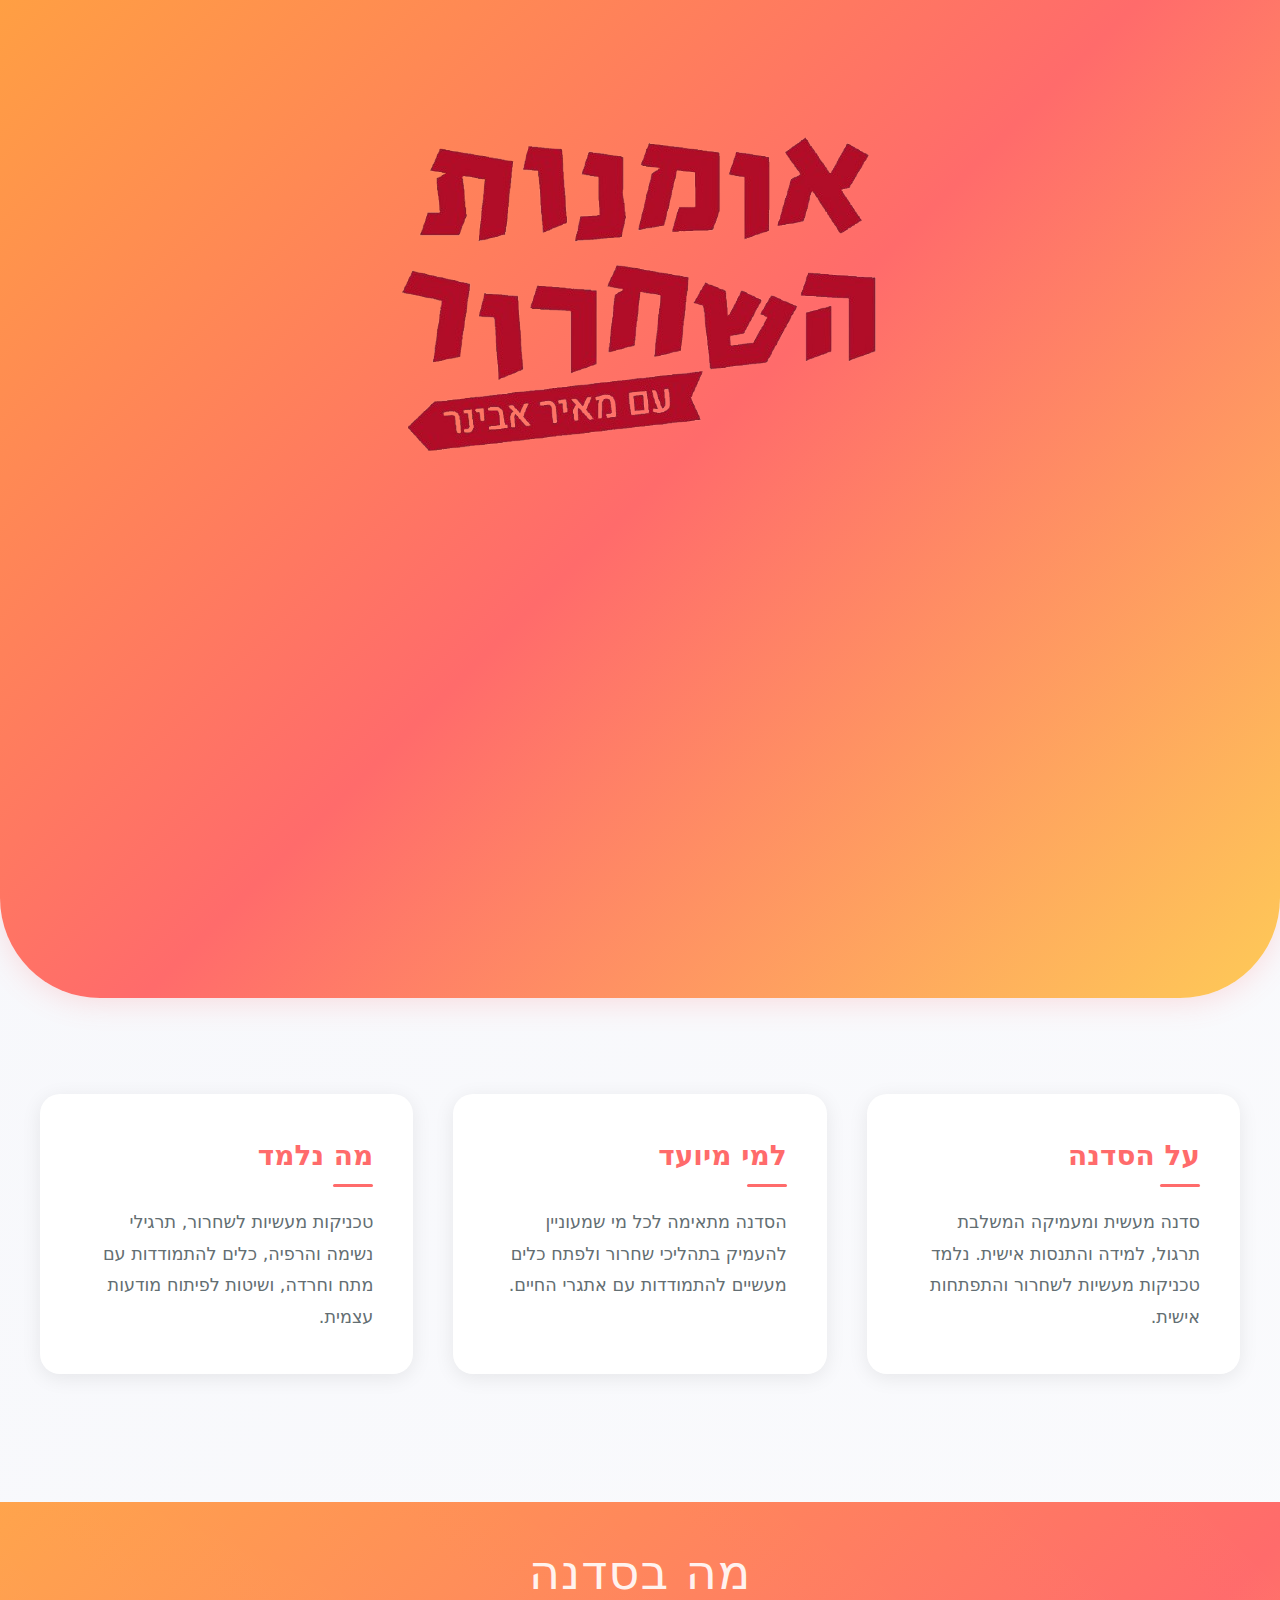
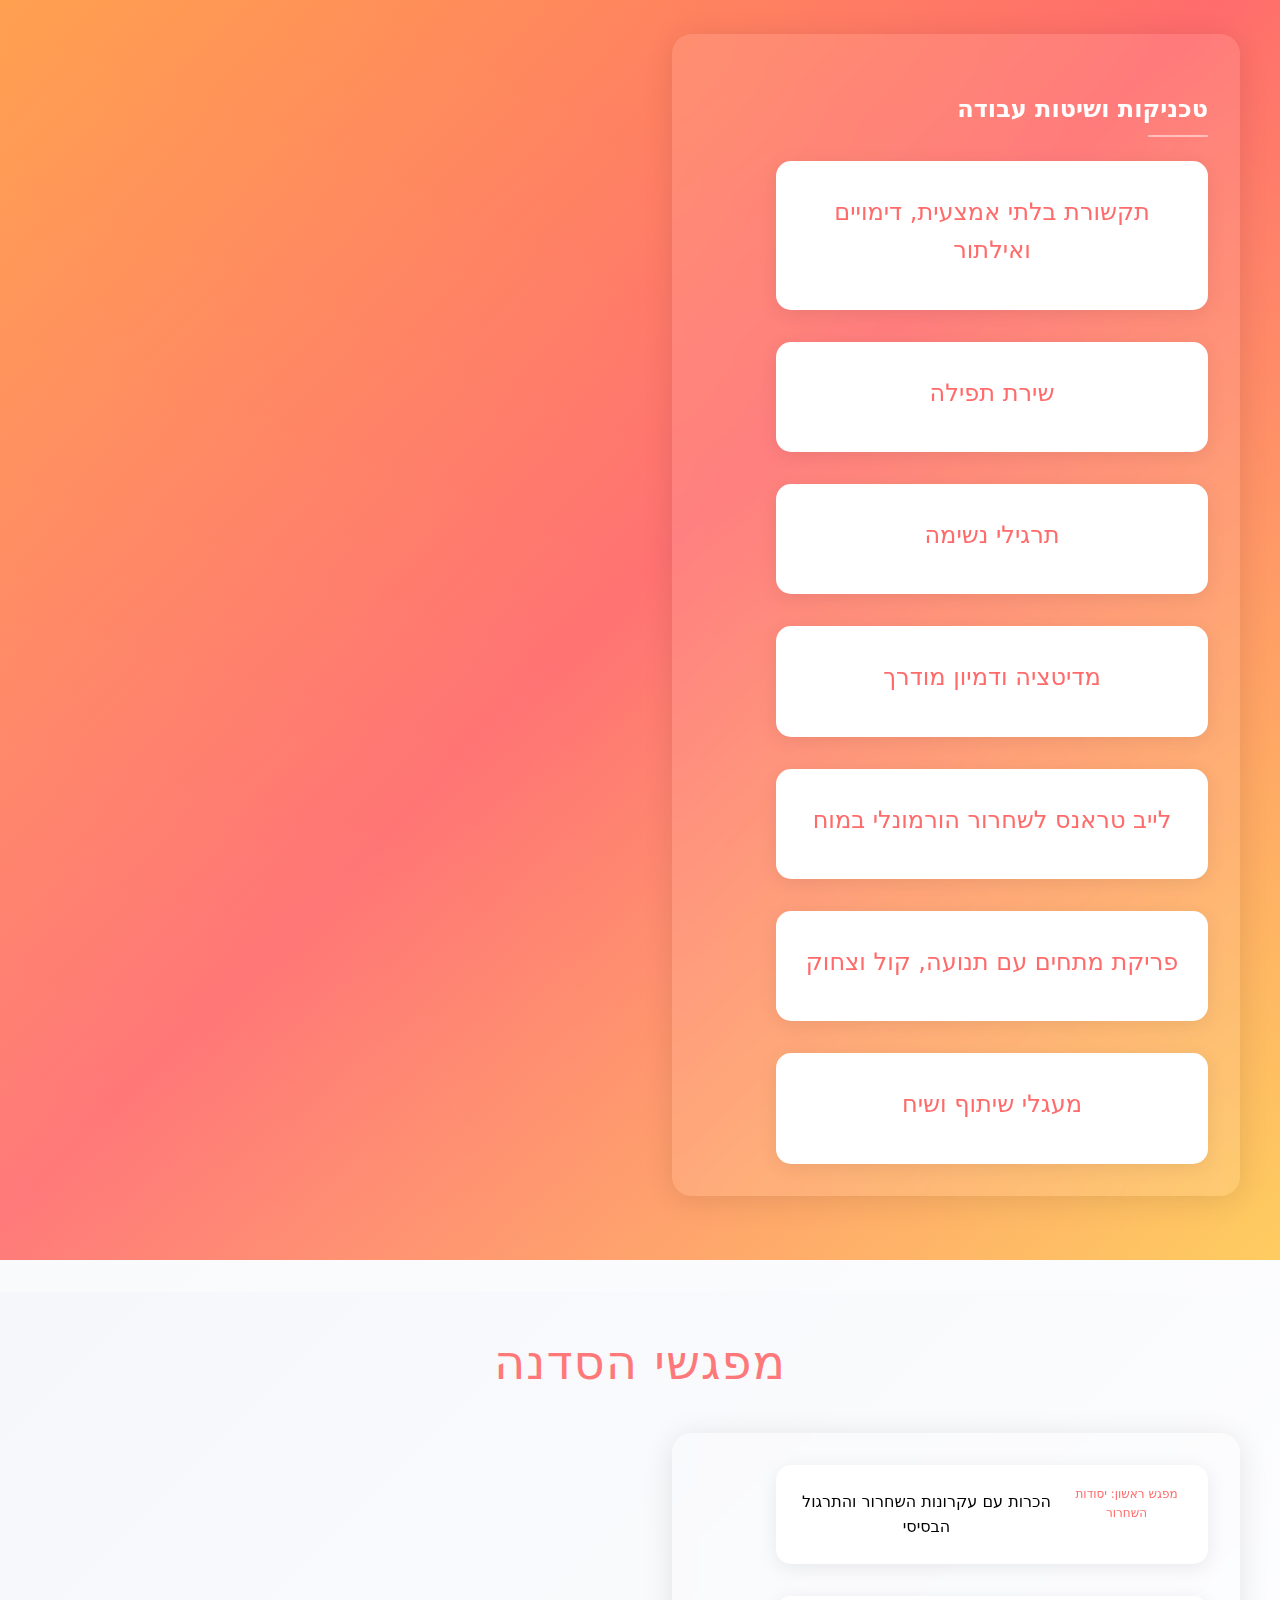
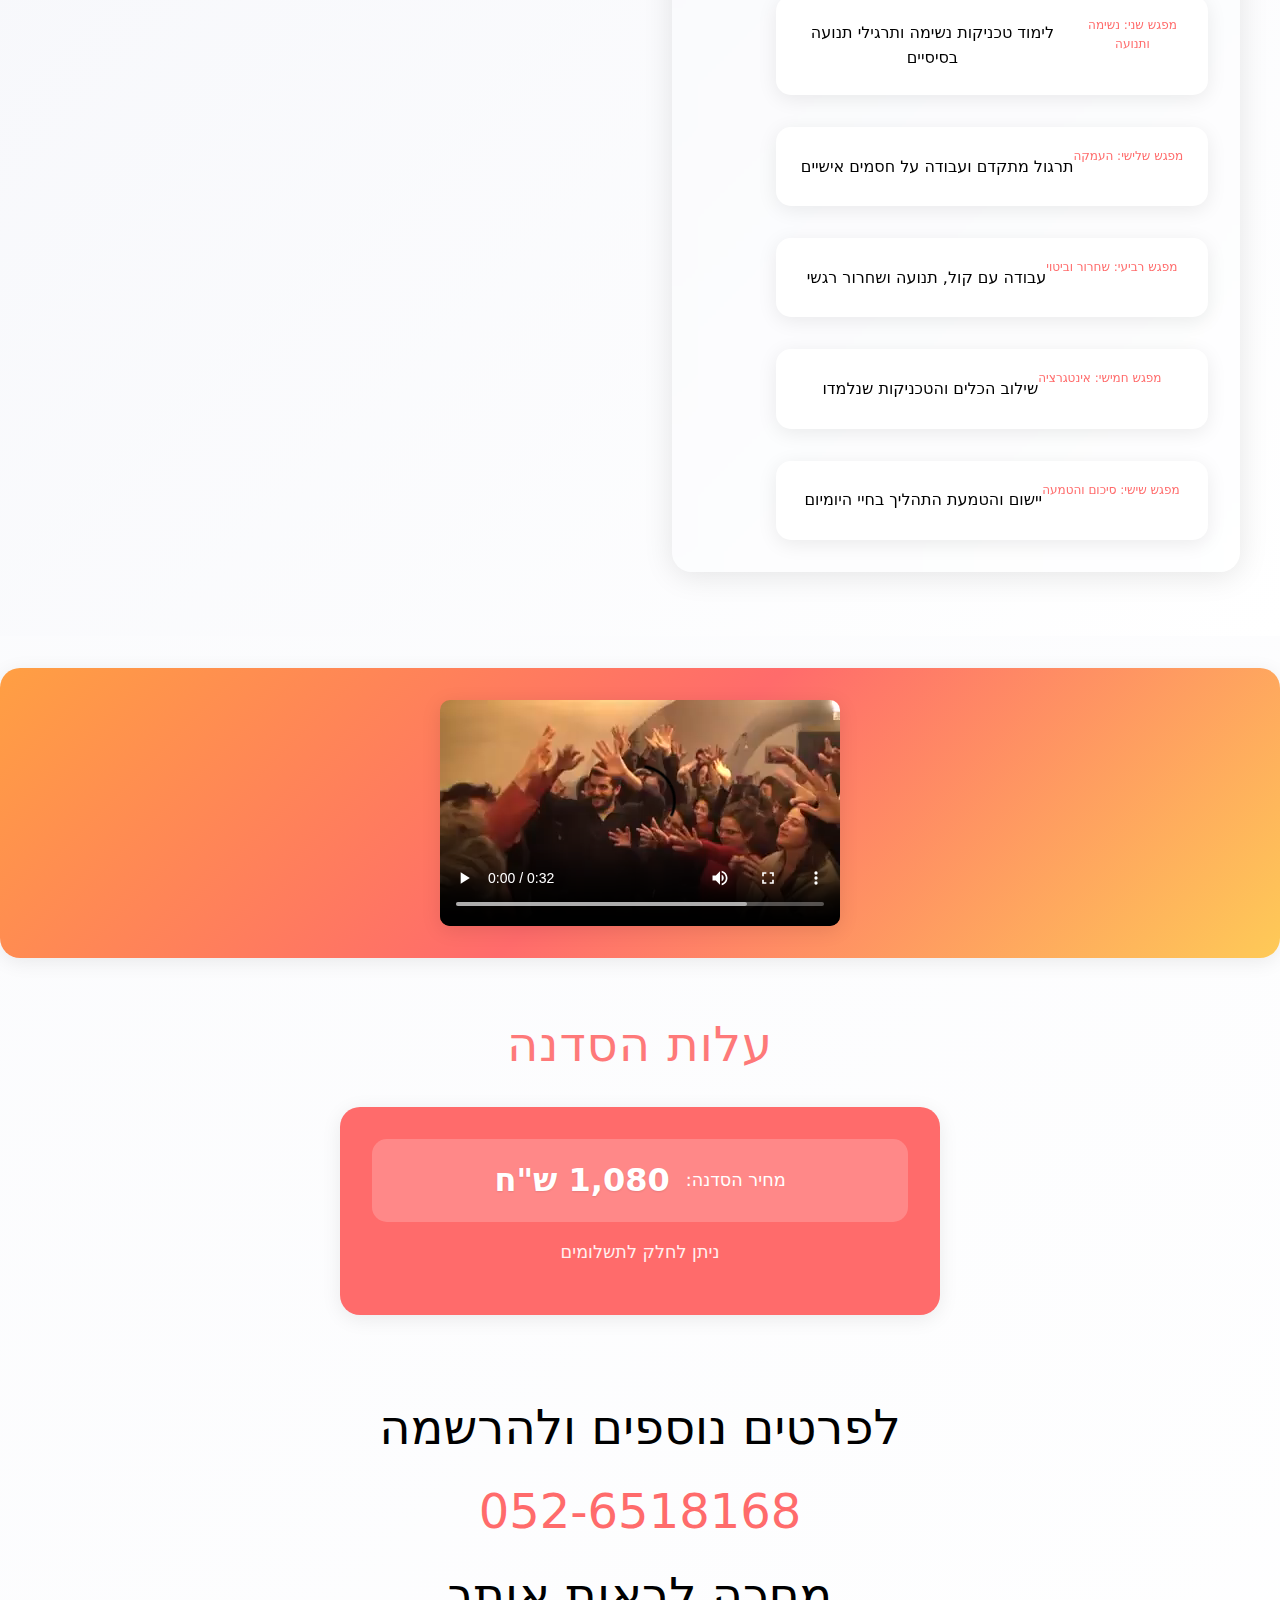
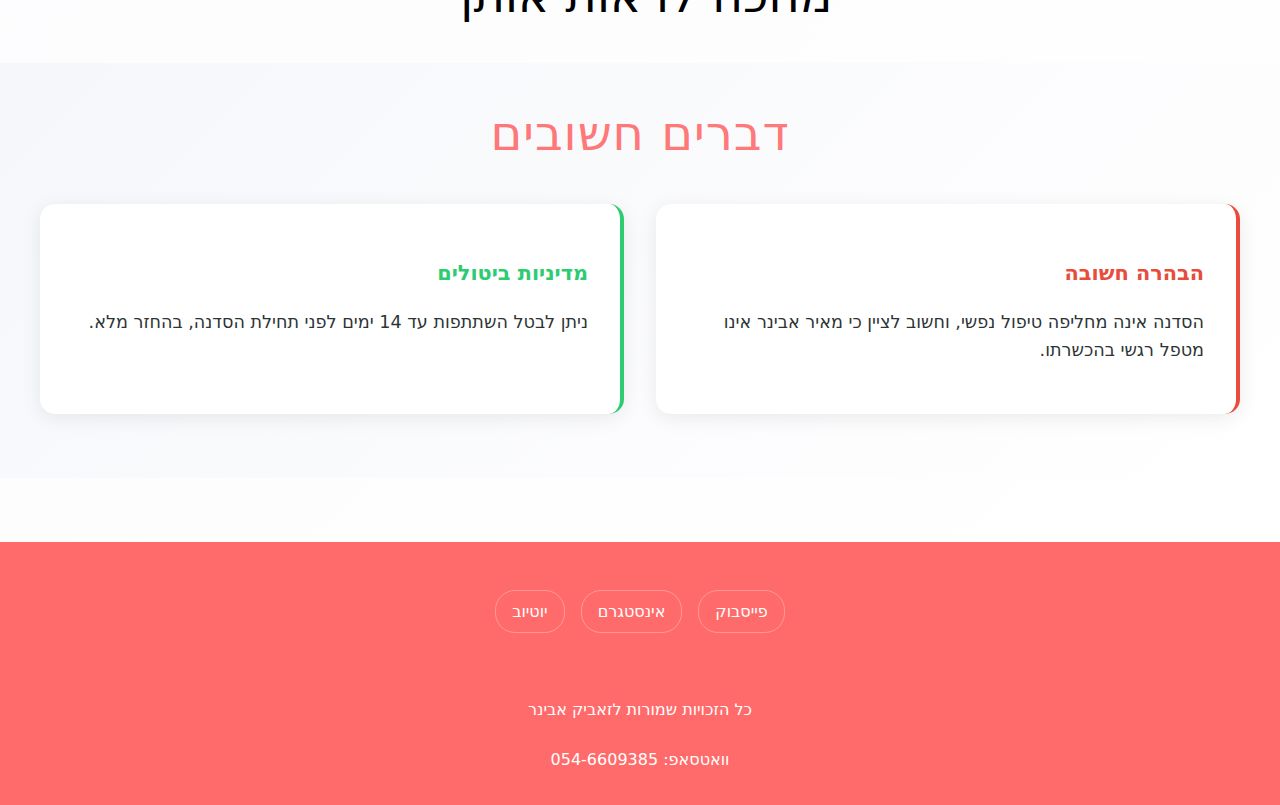
==== commit be1db696: "Add meetings section and related styles" ====
--- a/index.html
+++ b/index.html
@@ -75,6 +75,40 @@
             </div>
         </section>
 
+        <section class="meetings">
+            <h2 class="section-title">מפגשי הסדנה</h2>
+            <div class="details-container">
+                <div class="techniques-list">
+                    <div class="techniques-grid">
+                        <div class="meeting-card">
+                            <h3 class="meeting-title">מפגש ראשון: יסודות השחרור</h3>
+                            <p>הכרות עם עקרונות השחרור והתרגול הבסיסי</p>
+                        </div>
+                        <div class="meeting-card">
+                            <h3 class="meeting-title">מפגש שני: נשימה ותנועה</h3>
+                            <p>לימוד טכניקות נשימה ותרגילי תנועה בסיסיים</p>
+                        </div>
+                        <div class="meeting-card">
+                            <h3 class="meeting-title">מפגש שלישי: העמקה</h3>
+                            <p>תרגול מתקדם ועבודה על חסמים אישיים</p>
+                        </div>
+                        <div class="meeting-card">
+                            <h3 class="meeting-title">מפגש רביעי: שחרור וביטוי</h3>
+                            <p>עבודה עם קול, תנועה ושחרור רגשי</p>
+                        </div>
+                        <div class="meeting-card">
+                            <h3 class="meeting-title">מפגש חמישי: אינטגרציה</h3>
+                            <p>שילוב הכלים והטכניקות שנלמדו</p>
+                        </div>
+                        <div class="meeting-card">
+                            <h3 class="meeting-title">מפגש שישי: סיכום והטמעה</h3>
+                            <p>יישום והטמעת התהליך בחיי היומיום</p>
+                        </div>
+                    </div>
+                </div>
+            </div>
+        </section>
+
         <!-- Add video section -->
         <section class="video-section">
             <video controls>
--- a/styles.css
+++ b/styles.css
@@ -660,4 +660,60 @@
     max-width: 100%;
     border-radius: 10px;
     box-shadow: 0 4px 20px rgba(0, 0, 0, 0.1);
+}
+
+.meetings {
+    padding: 2rem 2rem 4rem;
+    margin: 2rem 0;
+    background: linear-gradient(135deg, #f6f7fb 0%, #ffffff 100%);
+}
+
+.meetings .section-title {
+    margin: 0 0 2rem;
+}
+
+/*  Apply styles to meeting cards using the techniques-grid styles  */
+.meetings .techniques-grid {
+    display: flex;
+    flex-direction: column;
+    align-items: flex-end;
+    gap: 2rem;
+    width: 100%;
+}
+
+@media (min-width: 768px) {
+    .meetings .techniques-grid {
+        /* grid-template-columns: 1fr 1fr; */
+    }
+}
+
+.meetings .meeting-title {
+    color: var(--primary);
+    font-size: 0.75em;
+    font-weight: normal;
+    text-align: center;
+}
+
+.meetings .meeting-card {
+    background: white;
+    padding: 0.5rem 1rem;
+    border-radius: 15px;
+    position: relative;
+    box-shadow: var(--card-shadow);
+    transition: transform 0.3s ease;
+    width: 100%;
+    max-width: 400px;
+    min-height: 60px;
+    display: flex;
+    justify-content: center;
+    align-items: center;
+    text-align: center;
+    margin-left: auto;
+}
+
+@media (min-width: 768px) {
+    .meetings .meeting-card {
+        width: 400px;
+        margin-right: 0;
+    }
 }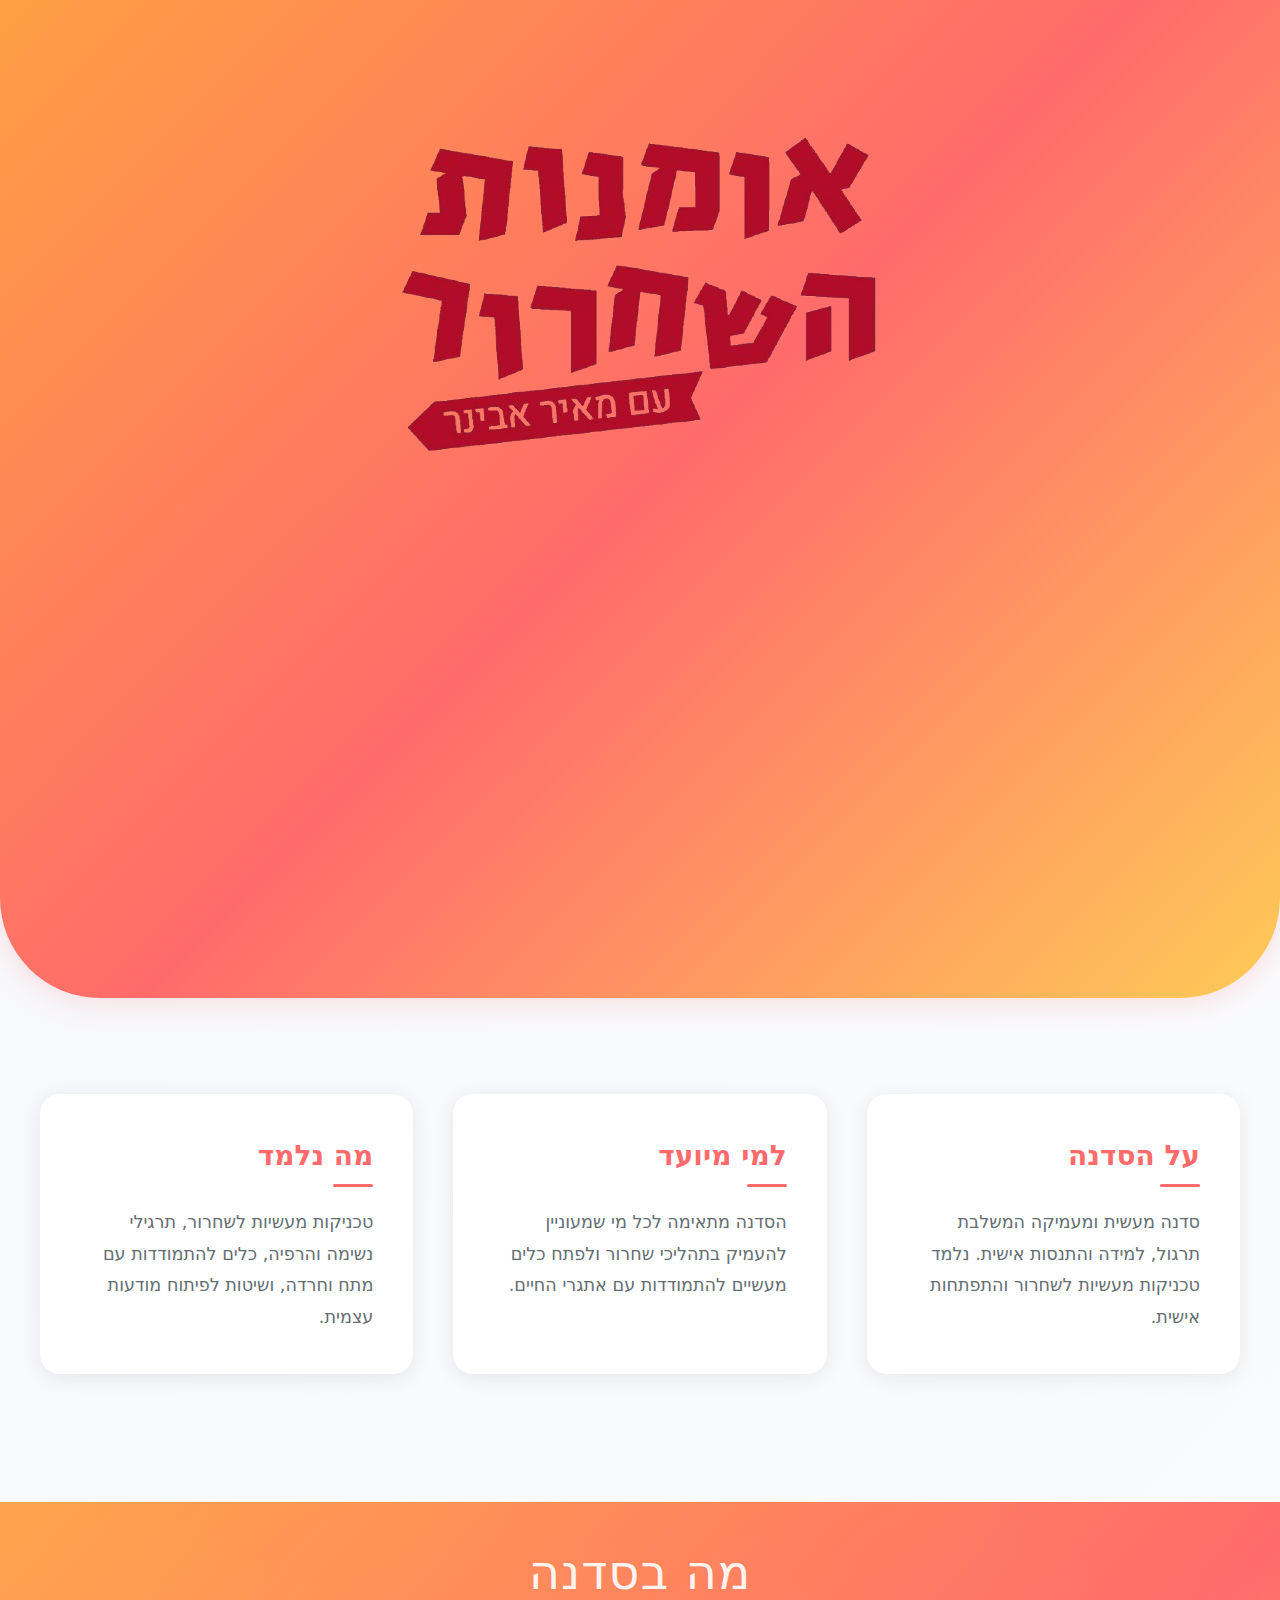
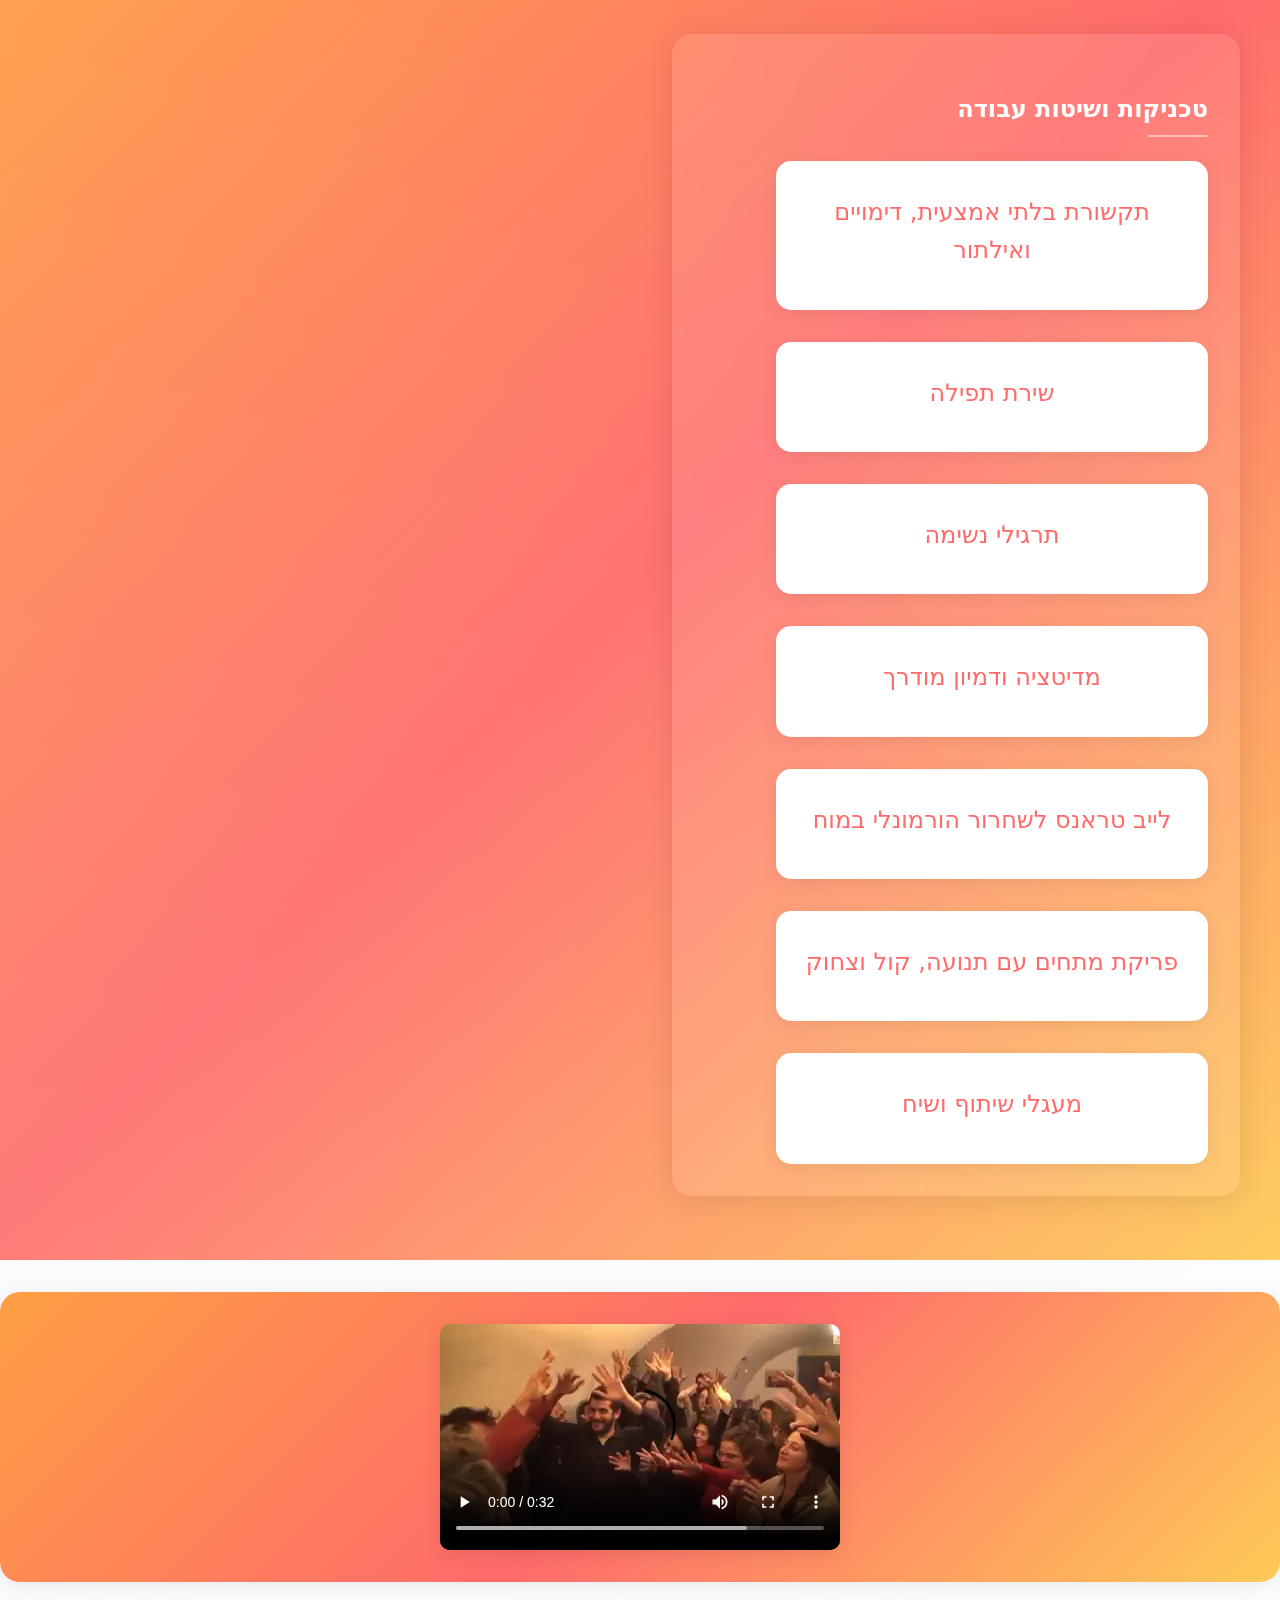
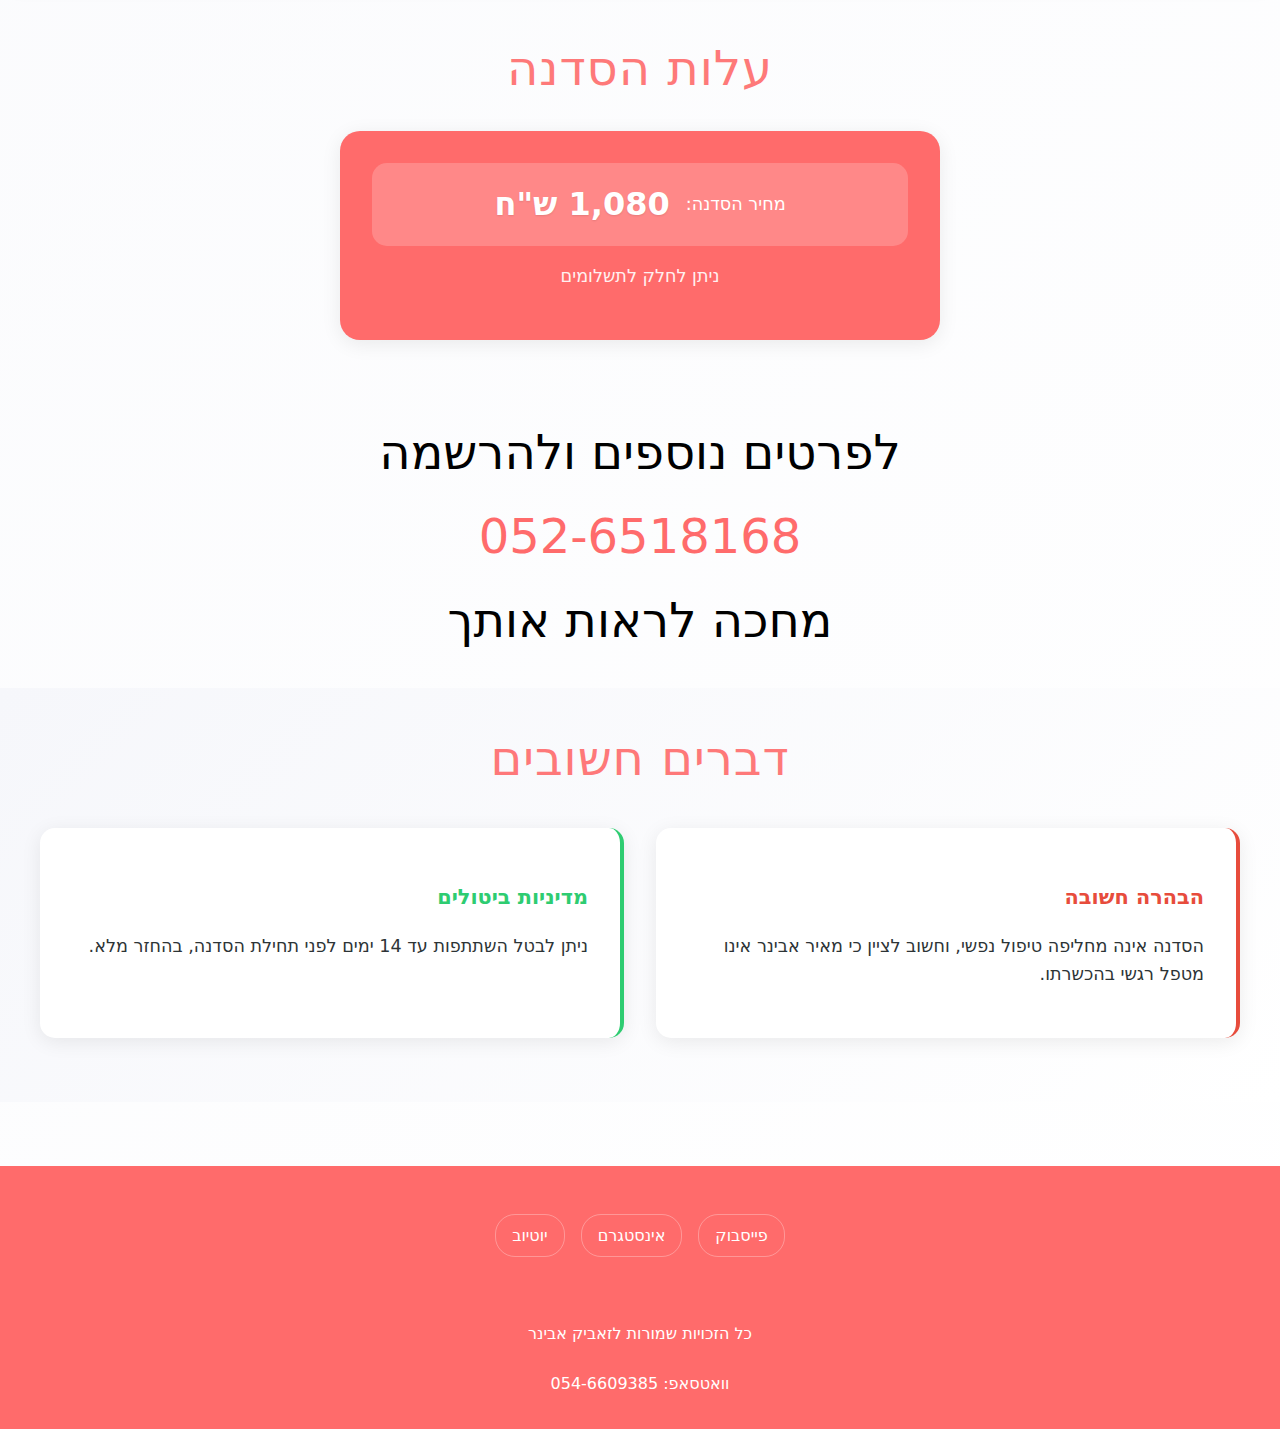
==== commit bd6ca022: "Add meetings section and related styles" ====
--- a/index.html
+++ b/index.html
@@ -75,40 +75,6 @@
             </div>
         </section>
 
-        <section class="meetings">
-            <h2 class="section-title">מפגשי הסדנה</h2>
-            <div class="details-container">
-                <div class="techniques-list">
-                    <div class="techniques-grid">
-                        <div class="meeting-card">
-                            <h3 class="meeting-title">מפגש ראשון: יסודות השחרור</h3>
-                            <p>הכרות עם עקרונות השחרור והתרגול הבסיסי</p>
-                        </div>
-                        <div class="meeting-card">
-                            <h3 class="meeting-title">מפגש שני: נשימה ותנועה</h3>
-                            <p>לימוד טכניקות נשימה ותרגילי תנועה בסיסיים</p>
-                        </div>
-                        <div class="meeting-card">
-                            <h3 class="meeting-title">מפגש שלישי: העמקה</h3>
-                            <p>תרגול מתקדם ועבודה על חסמים אישיים</p>
-                        </div>
-                        <div class="meeting-card">
-                            <h3 class="meeting-title">מפגש רביעי: שחרור וביטוי</h3>
-                            <p>עבודה עם קול, תנועה ושחרור רגשי</p>
-                        </div>
-                        <div class="meeting-card">
-                            <h3 class="meeting-title">מפגש חמישי: אינטגרציה</h3>
-                            <p>שילוב הכלים והטכניקות שנלמדו</p>
-                        </div>
-                        <div class="meeting-card">
-                            <h3 class="meeting-title">מפגש שישי: סיכום והטמעה</h3>
-                            <p>יישום והטמעת התהליך בחיי היומיום</p>
-                        </div>
-                    </div>
-                </div>
-            </div>
-        </section>
-
         <!-- Add video section -->
         <section class="video-section">
             <video controls>
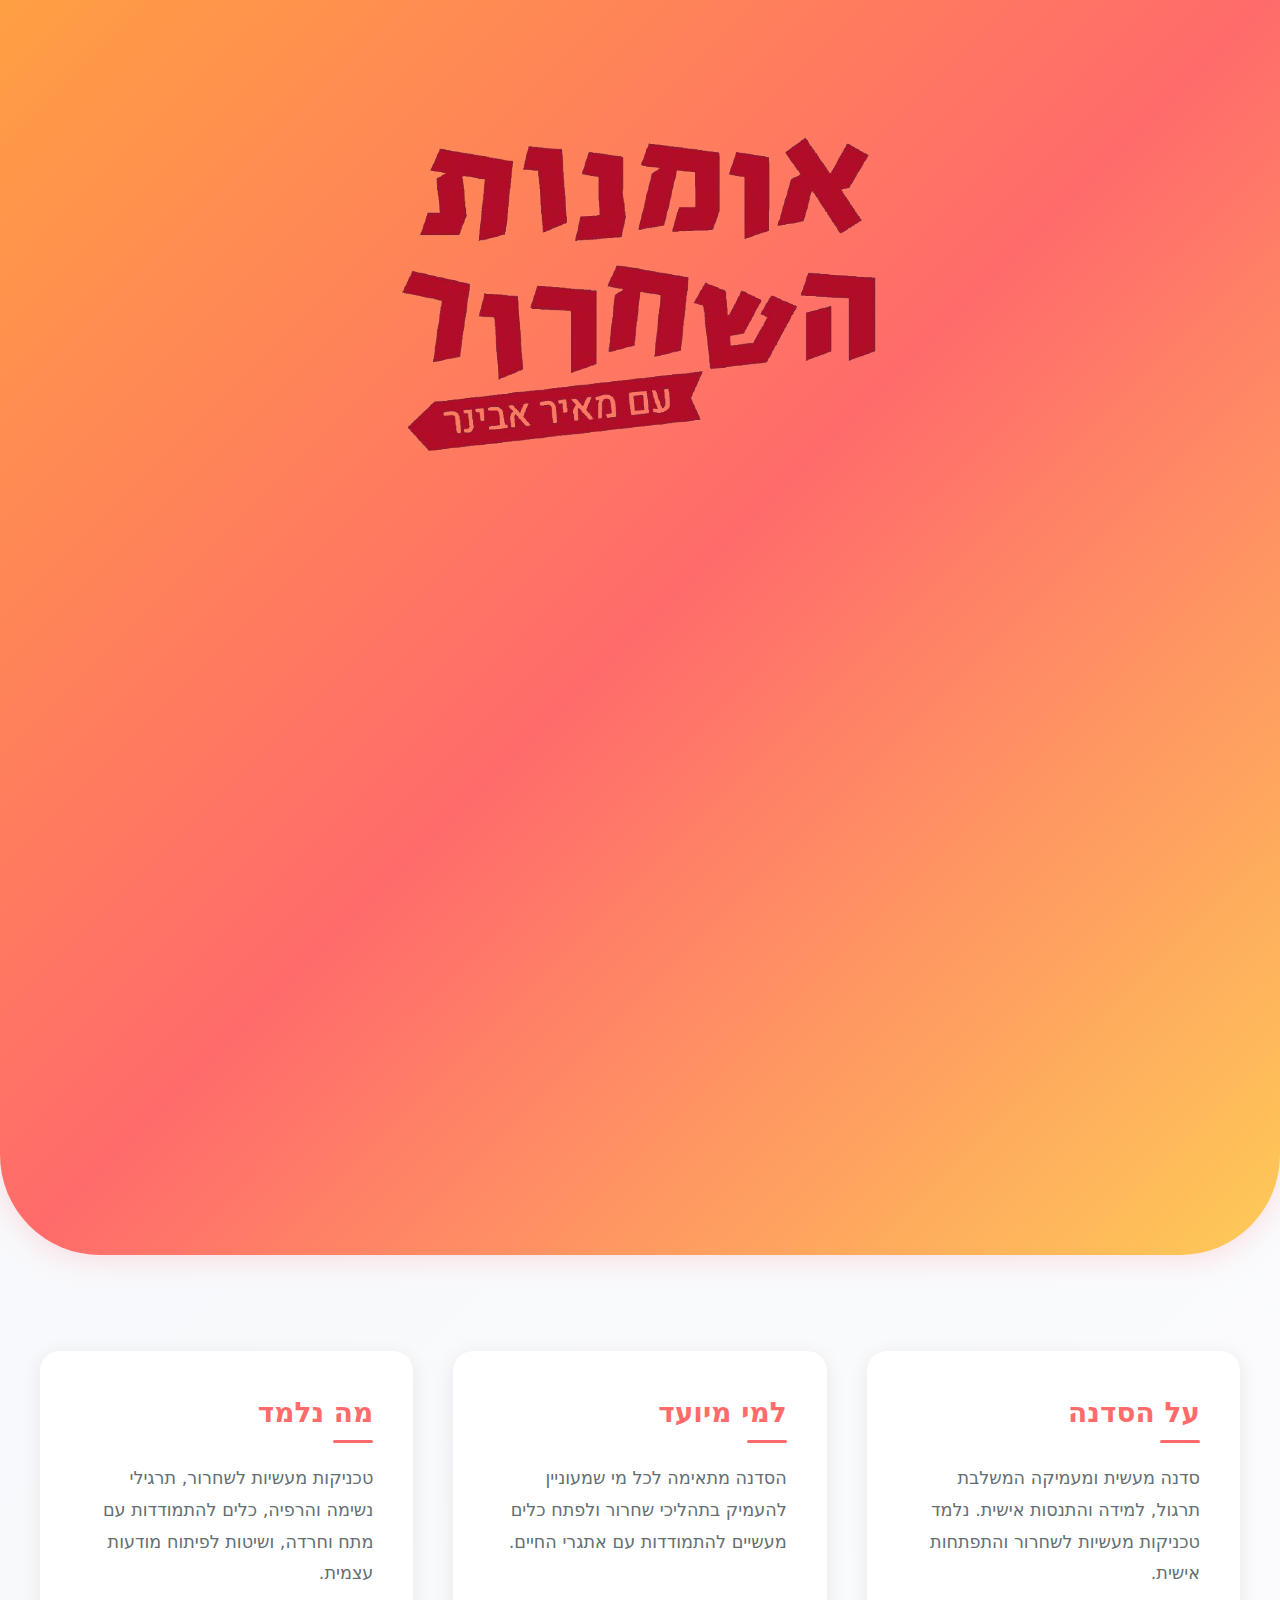
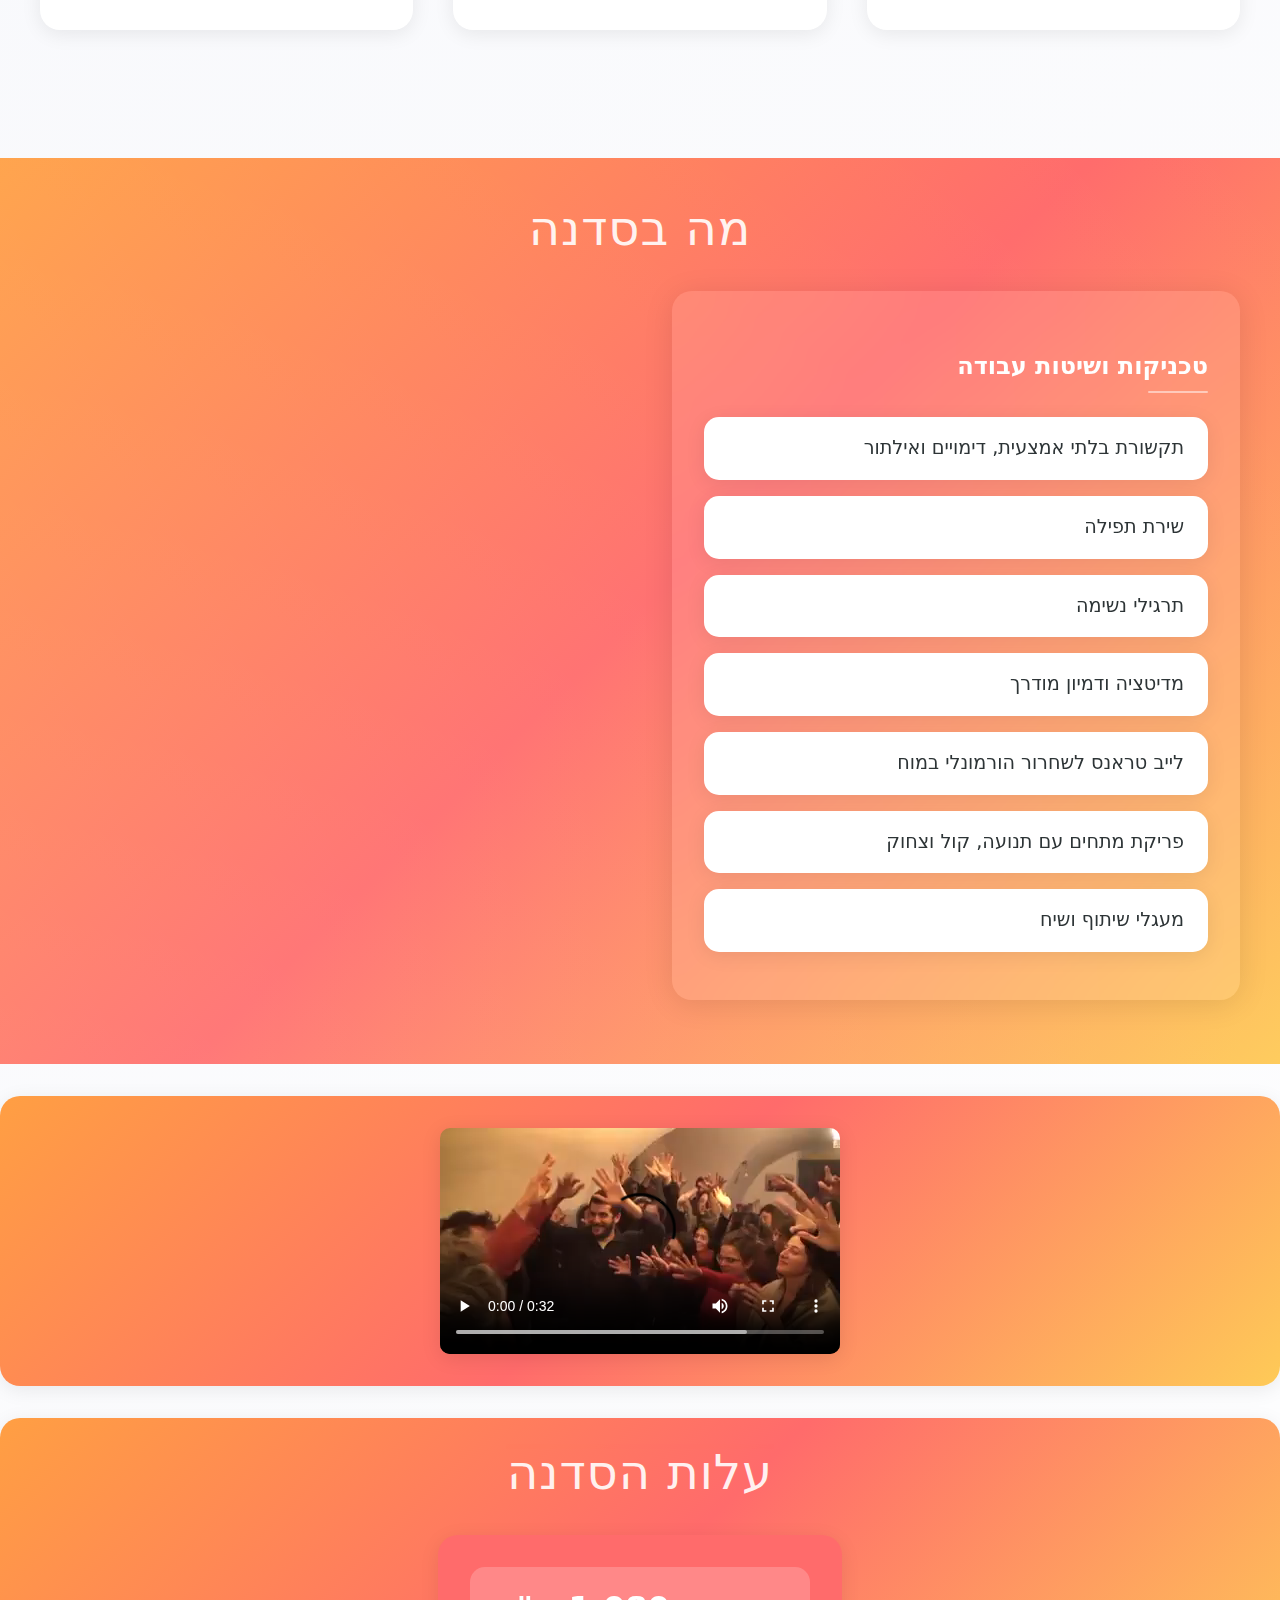
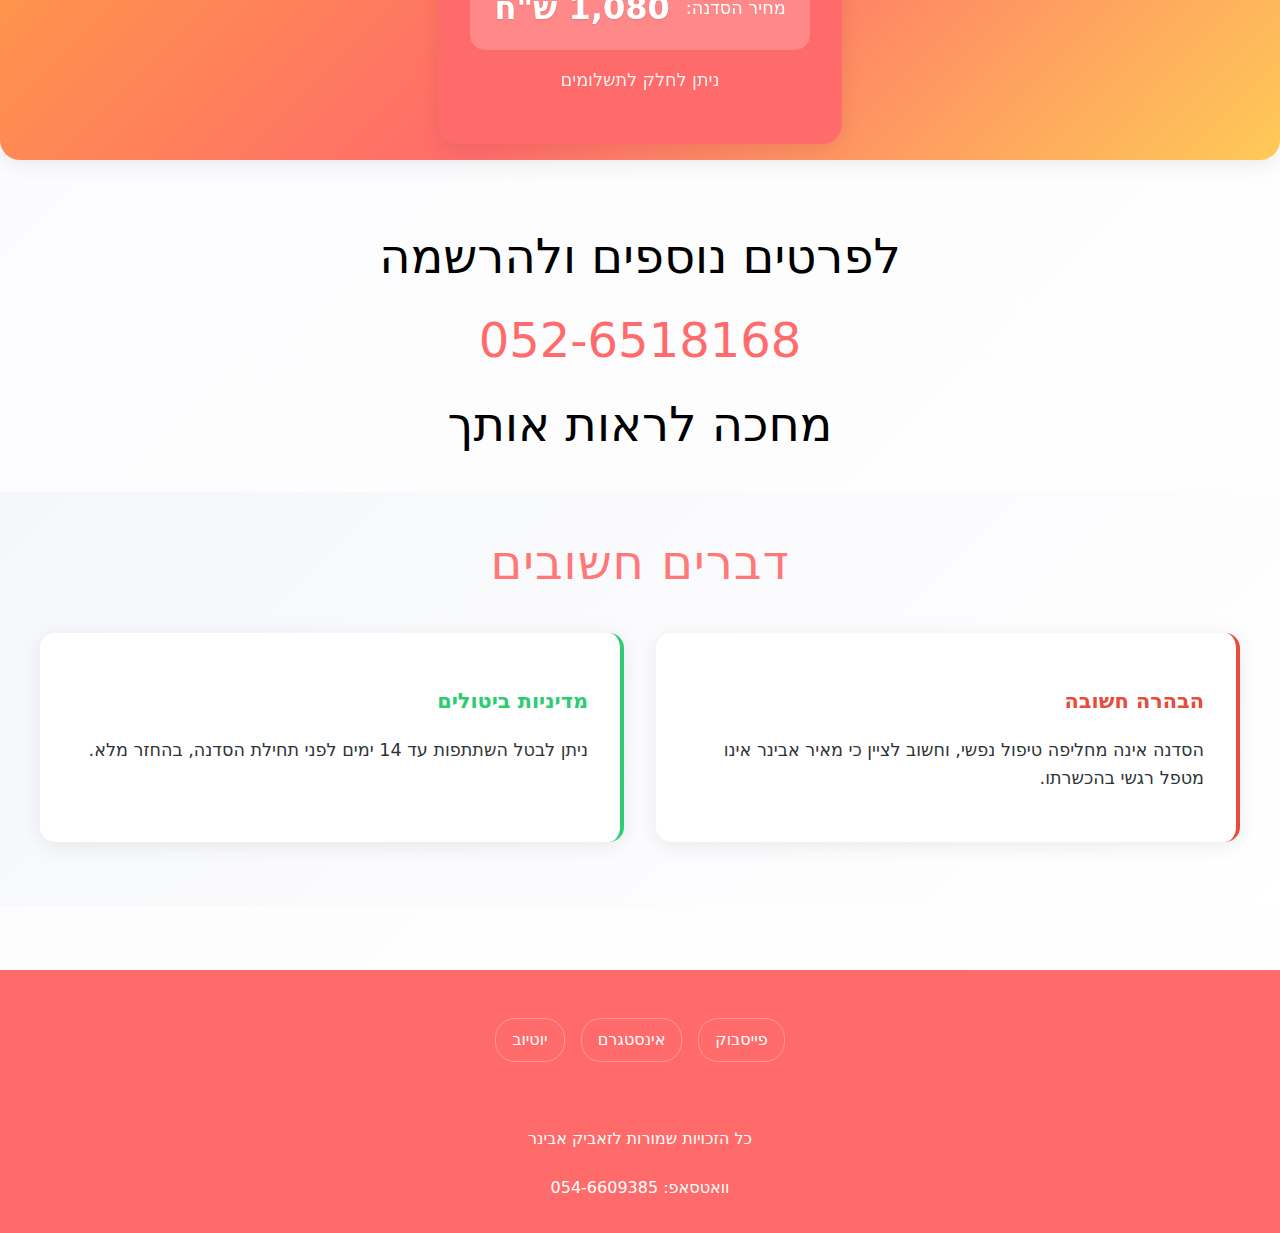
==== commit 2196657e: "Replace meeting cards with styled list" ====
--- a/index.html
+++ b/index.html
@@ -40,37 +40,16 @@
             <h2 class="section-title">מה בסדנה</h2>
             <div class="details-container">
                 <div class="techniques-list">
-                     <h3>טכניקות ושיטות עבודה</h3>
-                    <div class="techniques-grid">
-                        <div class="meeting-card">
-                            <h3 class="meeting-title">תקשורת בלתי אמצעית, דימויים ואילתור</h3>
-                            <p></p>
-                        </div>
-                        <div class="meeting-card">
-                            <h3 class="meeting-title">שירת תפילה</h3>
-                            <p></p>
-                        </div>
-                        <div class="meeting-card">
-                           <h3 class="meeting-title">תרגילי נשימה</h3>
-                           <p></p>
-                        </div>
-                        <div class="meeting-card">
-                            <h3 class="meeting-title">מדיטציה ודמיון מודרך</h3>
-                            <p></p>
-                        </div>
-                        <div class="meeting-card">
-                           <h3 class="meeting-title">לייב טראנס לשחרור הורמונלי במוח</h3>
-                            <p></p>
-                        </div>
-                        <div class="meeting-card">
-                            <h3 class="meeting-title">פריקת מתחים עם תנועה, קול וצחוק</h3>
-                            <p></p>
-                        </div>
-                        <div class="meeting-card">
-                            <h3 class="meeting-title">מעגלי שיתוף ושיח</h3>
-                            <p></p>
-                        </div>
-                    </div>
+                    <h3>טכניקות ושיטות עבודה</h3>
+                    <ul class="techniques-list-items">
+                        <li>תקשורת בלתי אמצעית, דימויים ואילתור</li>
+                        <li>שירת תפילה</li>
+                        <li>תרגילי נשימה</li>
+                        <li>מדיטציה ודמיון מודרך</li>
+                        <li>לייב טראנס לשחרור הורמונלי במוח</li>
+                        <li>פריקת מתחים עם תנועה, קול וצחוק</li>
+                        <li>מעגלי שיתוף ושיח</li>
+                    </ul>
                 </div>
             </div>
         </section>
--- a/styles.css
+++ b/styles.css
@@ -68,7 +68,7 @@
 .intro-text p {
     margin: 0;
     opacity: 0;
-    font-size: clamp(1.1rem, 2.5vw, 1.3rem);
+    font-size: 2.2rem; /* Set a fixed doubled font size */
     line-height: 1.8;
     text-align: center;
     animation: fadeInText 1.2s cubic-bezier(0.4, 0, 0.2, 1) forwards;
@@ -166,16 +166,18 @@
 }
 
 .techniques-grid {
-    display: flex;
+    display: flex !important;
     flex-direction: column;
-    align-items: flex-end; /* Change from center to flex-end to align to right */
-    gap: 2rem;
-    width: 100%; /* Take full width of container */
+    align-items: center;
+    width: 100%;
+    gap: 1rem;
+    margin: 0 auto;
 }
 
 @media (min-width: 768px) {
     .techniques-grid {
-        /* grid-template-columns: 1fr 1fr; */ /* Remove this line */
+        /* Maintain vertical layout but centered */
+        align-items: center;
     }
 }
 
@@ -187,43 +189,25 @@
 }
 
 .meeting-card {
+    width: 100%;
+    max-width: 600px;
+    margin: 0 auto;
+    box-sizing: border-box;
+    padding: 1.5rem;
+    min-height: 60px;
+    display: flex;
+    align-items: center;
+    justify-content: center;
     background: white;
-    padding: 0.5rem 1rem; /* Reduced vertical padding */
     border-radius: 15px;
-    position: relative;
     box-shadow: var(--card-shadow);
     transition: transform 0.3s ease;
-    width: 100%; /* Take full width of parent */
-    max-width: 400px;
-    min-height: 60px; /* Add minimum height for vertical centering */
-    display: flex; /* Enable flexbox */
-    justify-content: center; /* Center horizontally */
-    align-items: center; /* Center vertically */
-    text-align: center;
-    margin-left: auto; /* Push cards to the right */
 }
 
 @media (min-width: 768px) {
     .meeting-card {
-        width: 400px; /* Fixed width on desktop */
-        margin-right: 0; /* Ensure cards stick to right side */
-    }
-}
-
-.meeting-number {
-    position: absolute;
-    top: -15px;
-    right: -15px;
-    background: var(--primary);
-    color: white;
-    width: 40px;
-    height: 40px;
-    border-radius: 50%;
-    display: flex;
-    align-items: center;
-    justify-content: center;
-    font-weight: bold;
-    font-size: 1.2rem;
+        max-width: 600px;
+    }
 }
 
 .contact-form {
@@ -491,9 +475,8 @@
     }
     
      .techniques-grid {
-        grid-template-columns: 1fr;
-        padding: 1rem;
-        gap: 1.5rem;
+        width: 100%;
+        padding: 0; /* Remove padding on mobile */
     }
     
     .contact-form {
@@ -545,6 +528,16 @@
     .price-tag strong {
         font-size: 1.6rem;
     }
+    
+    .meeting-card {
+        margin: 0.5rem 0 !important;
+    }
+    
+    .meeting-title {
+        font-size: 1.1rem !important;
+        text-align: center;
+        width: 100%;
+    }
 }
 
 .time-details {
@@ -576,6 +569,58 @@
     font-size: 1.4rem;
     color: white;
     text-shadow: 0 1px 2px rgba(0,0,0,0.1);
+}
+
+.price-section {
+    background: linear-gradient(135deg, var(--primary-light) 0%, var(--primary) 50%, var(--secondary-light) 100%);
+    padding: 2rem 2rem 4rem;
+    color: white;
+    margin: 2rem 0;
+    position: relative;
+    overflow: hidden;
+    border-radius: 20px;
+    box-shadow: var(--card-shadow);
+}
+
+.price-section .section-title {
+    color: white;
+    margin: 0 0 1.5rem;
+}
+
+.price-container {
+    max-width: 600px;
+    margin: 0 auto;
+    display: flex;
+    flex-direction: column;
+    align-items: center;
+    gap: 1rem;
+}
+
+.price-card {
+    background: rgba(255, 255, 255, 0.1);
+    backdrop-filter: blur(10px);
+    padding: 2rem;
+    border-radius: 20px;
+    box-shadow: 0 4px 30px rgba(0, 0, 0, 0.1);
+    text-align: center;
+}
+
+.price-tag {
+    font-size: 1.5rem;
+    color: white;
+    margin-bottom: 1rem;
+}
+
+.price-tag strong {
+    font-size: 2rem;
+    font-weight: 700;
+    color: white;
+}
+
+.price-note {
+    font-size: 1.1rem;
+    opacity: 0.9;
+    color: white;
 }
 
 .price-section {
@@ -708,7 +753,7 @@
     justify-content: center;
     align-items: center;
     text-align: center;
-    margin-left: auto;
+    margin: 0 auto;
 }
 
 @media (min-width: 768px) {
@@ -716,4 +761,37 @@
         width: 400px;
         margin-right: 0;
     }
+}
+
+.meetings-grid {
+    display: grid;
+    grid-template-columns: repeat(auto-fit, minmax(250px, 1fr));
+    gap: 2rem;
+    padding: 2rem;
+    max-width: 1200px;
+    margin: 0 auto;
+}
+
+.techniques-list-items {
+    list-style: none;
+    padding: 0;
+    margin: 0;
+}
+
+.techniques-list-items li {
+    background: white;
+    padding: 1rem 1.5rem;
+    border-radius: 15px;
+    box-shadow: var(--card-shadow);
+    margin-bottom: 1rem;
+    font-size: 1.2rem;
+    color: var(--text);
+    display: flex;
+    align-items: center;
+    transition: transform 0.3s ease, box-shadow 0.3s ease;
+}
+
+.techniques-list-items li:hover {
+    transform: translateY(-5px);
+    box-shadow: var(--card-hover-shadow);
 }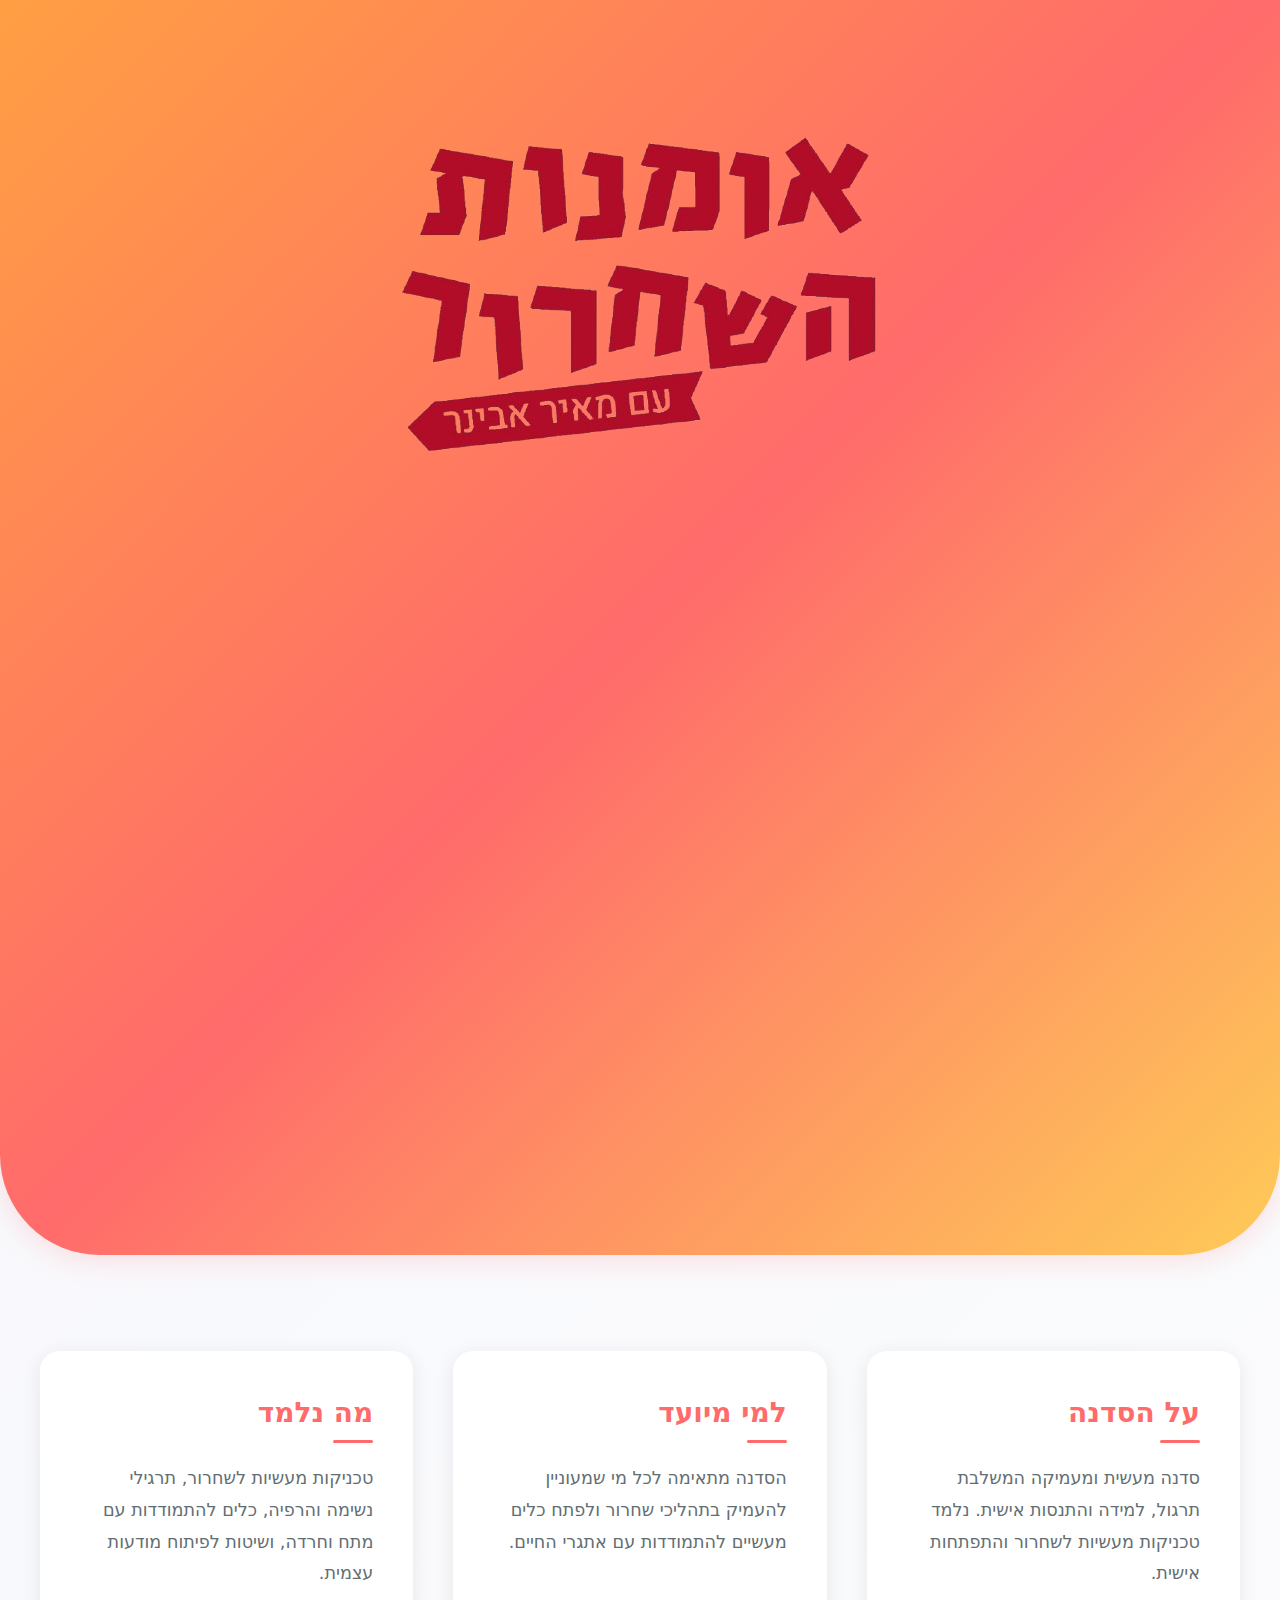
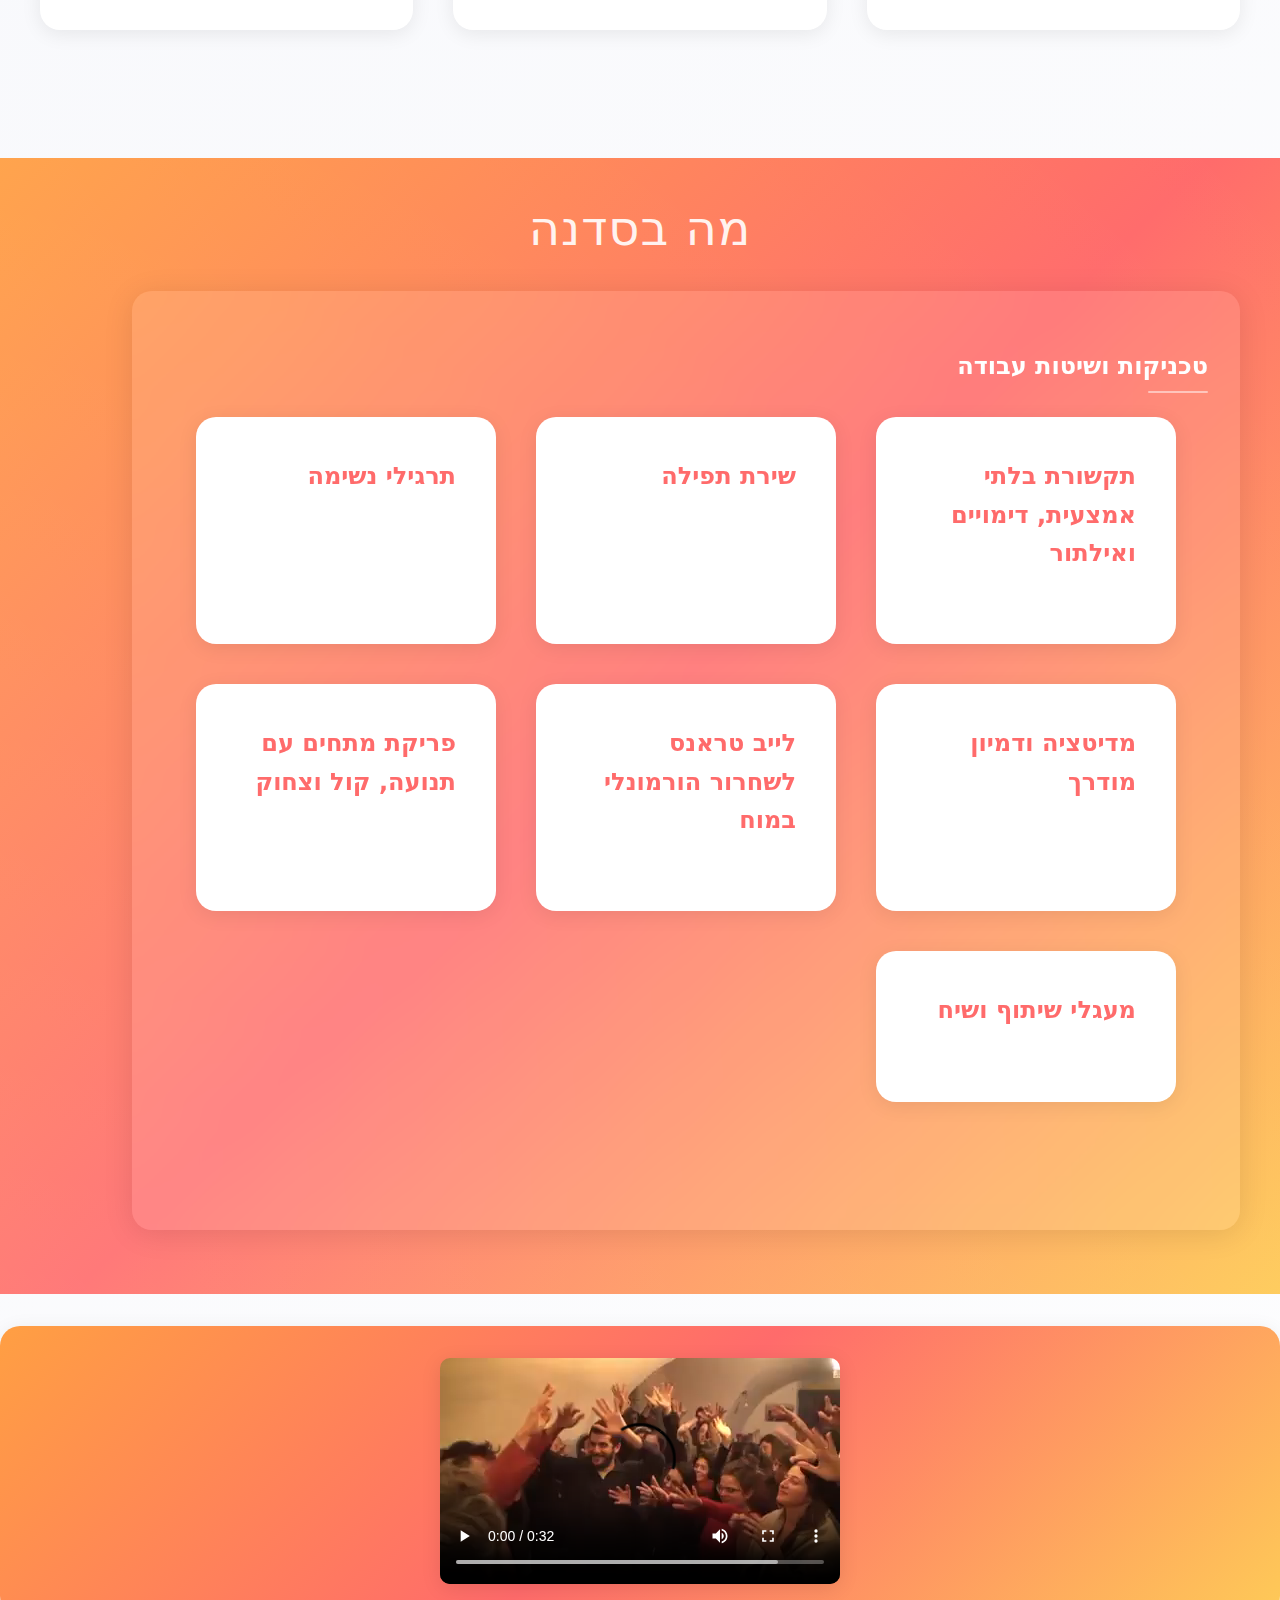
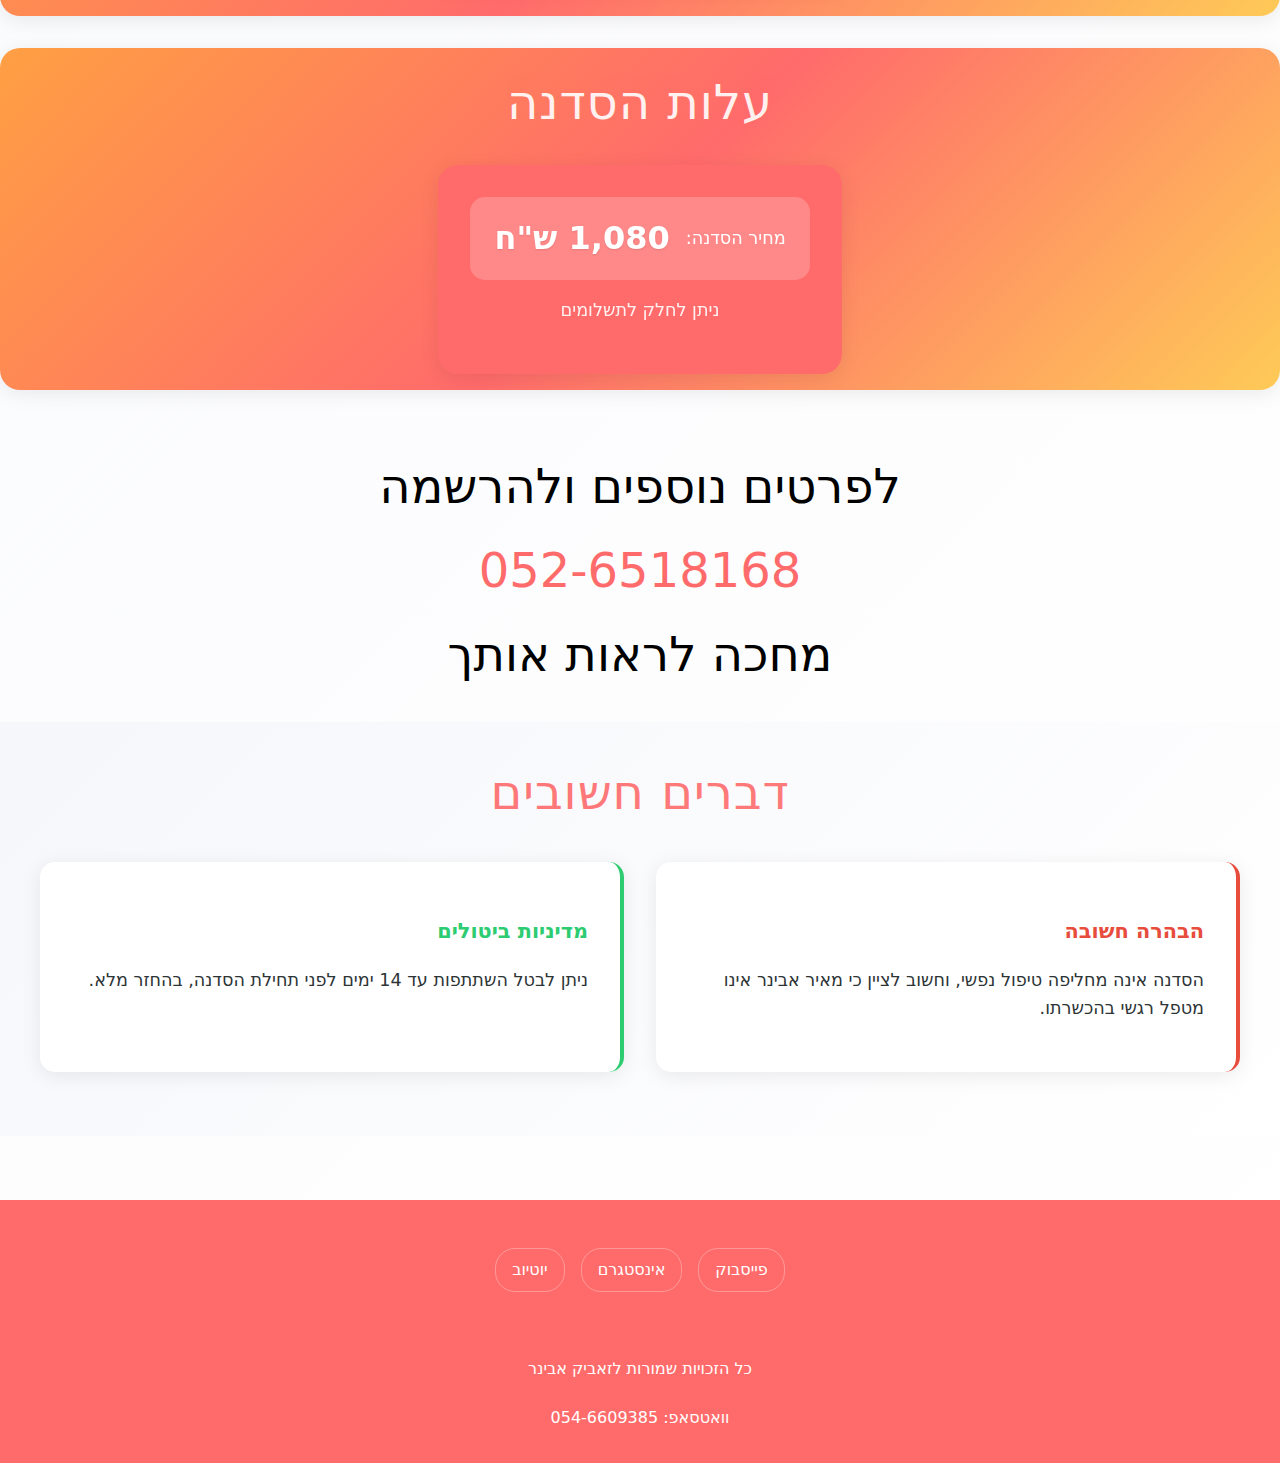
==== commit 7163f538: "Convert techniques list items to info card style" ====
--- a/index.html
+++ b/index.html
@@ -41,20 +41,33 @@
             <div class="details-container">
                 <div class="techniques-list">
                     <h3>טכניקות ושיטות עבודה</h3>
-                    <ul class="techniques-list-items">
-                        <li>תקשורת בלתי אמצעית, דימויים ואילתור</li>
-                        <li>שירת תפילה</li>
-                        <li>תרגילי נשימה</li>
-                        <li>מדיטציה ודמיון מודרך</li>
-                        <li>לייב טראנס לשחרור הורמונלי במוח</li>
-                        <li>פריקת מתחים עם תנועה, קול וצחוק</li>
-                        <li>מעגלי שיתוף ושיח</li>
-                    </ul>
+                    <div class="info-cards">
+                        <div class="info-card">
+                            <h3>תקשורת בלתי אמצעית, דימויים ואילתור</h3>
+                        </div>
+                        <div class="info-card">
+                            <h3>שירת תפילה</h3>
+                        </div>
+                        <div class="info-card">
+                            <h3>תרגילי נשימה</h3>
+                        </div>
+                        <div class="info-card">
+                            <h3>מדיטציה ודמיון מודרך</h3>
+                        </div>
+                        <div class="info-card">
+                            <h3>לייב טראנס לשחרור הורמונלי במוח</h3>
+                        </div>
+                        <div class="info-card">
+                            <h3>פריקת מתחים עם תנועה, קול וצחוק</h3>
+                        </div>
+                        <div class="info-card">
+                            <h3>מעגלי שיתוף ושיח</h3>
+                        </div>
+                    </div>
                 </div>
             </div>
         </section>
 
-        <!-- Add video section -->
         <section class="video-section">
             <video controls>
                 <source src="videoplayback.mp4" type="video/mp4">
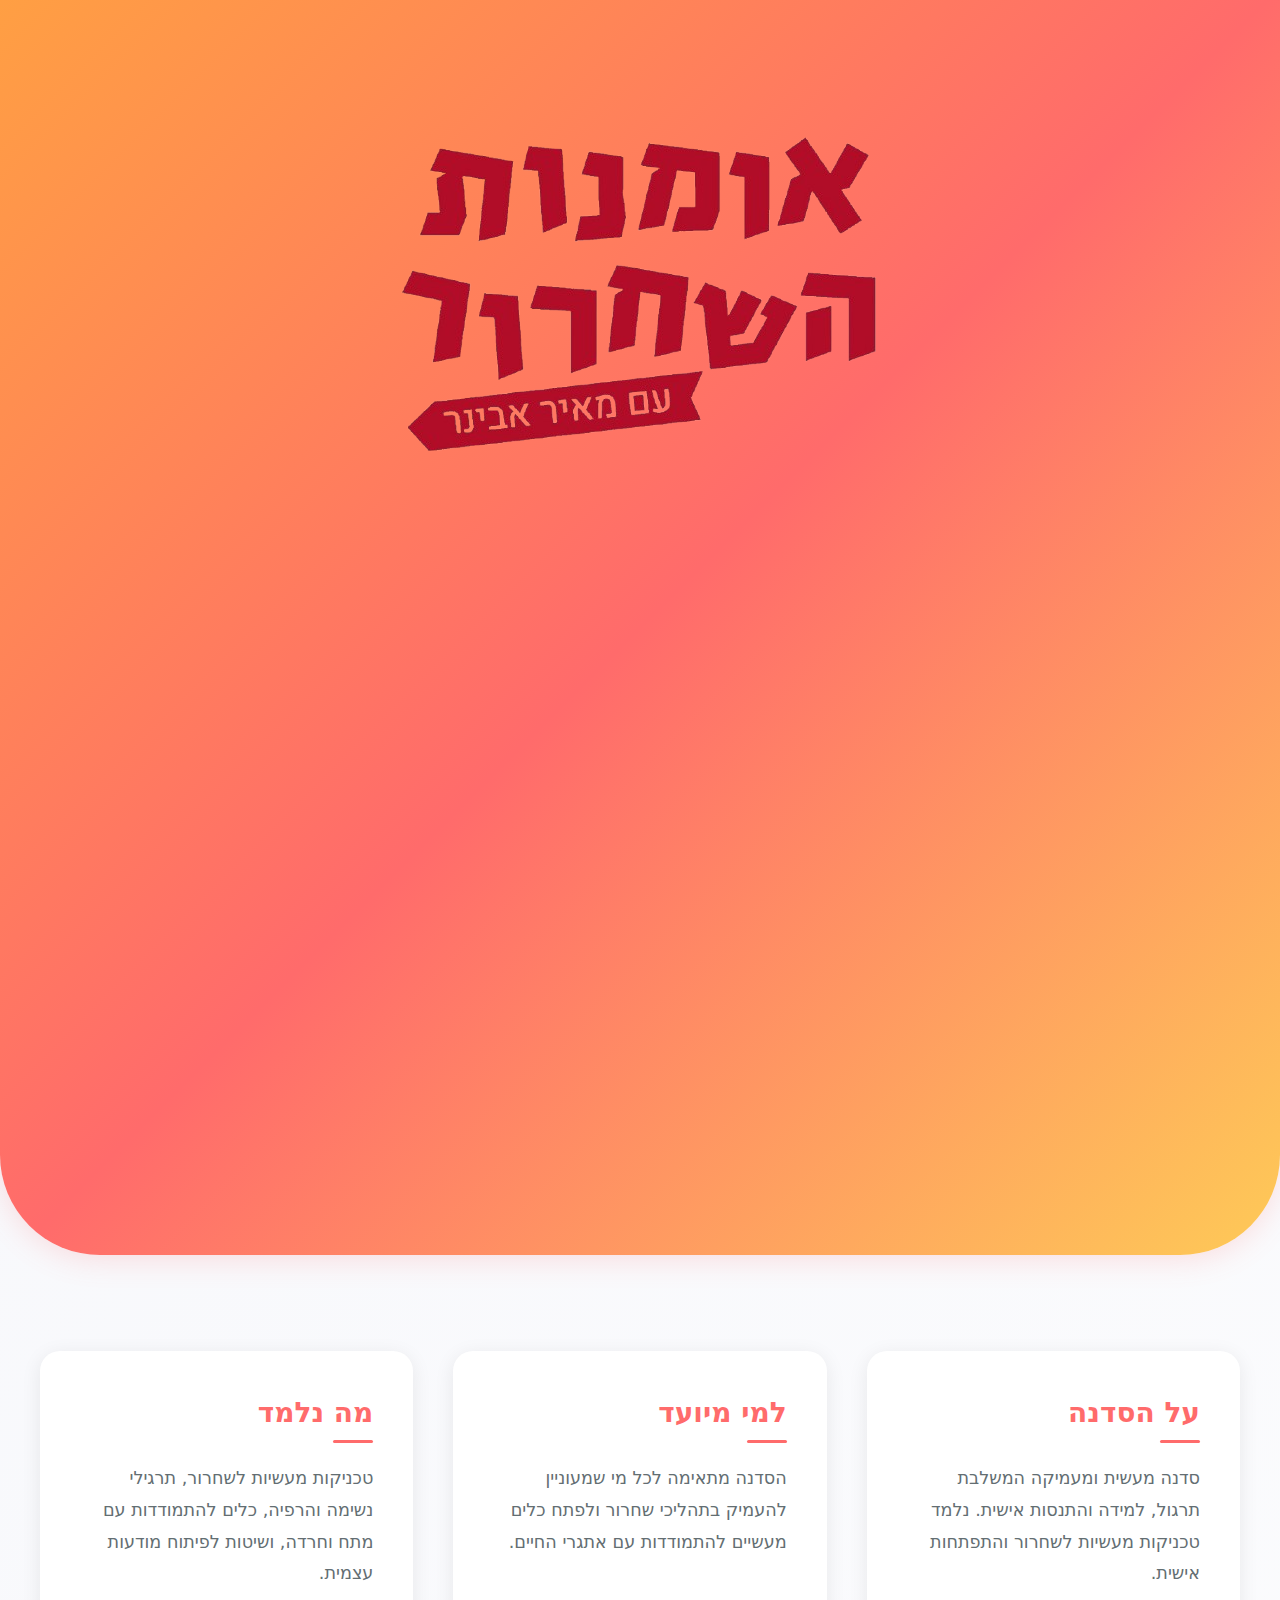
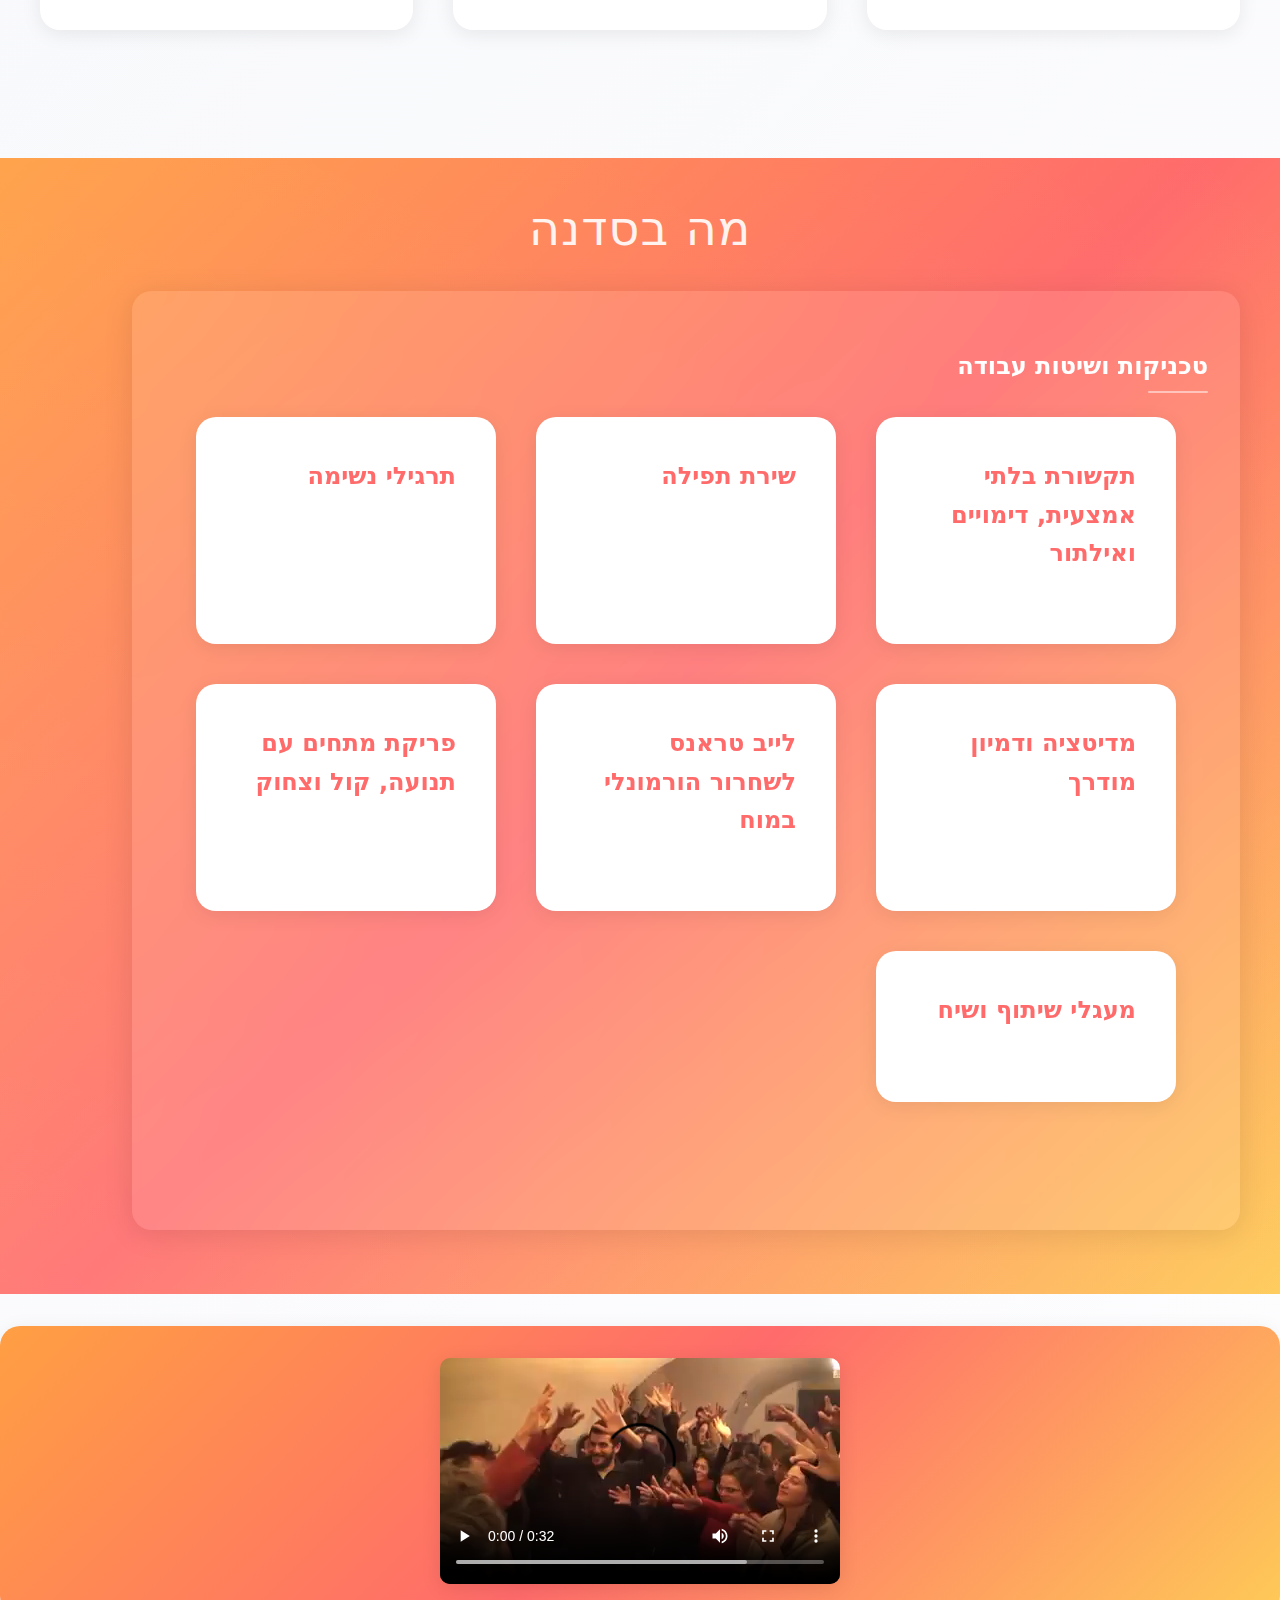
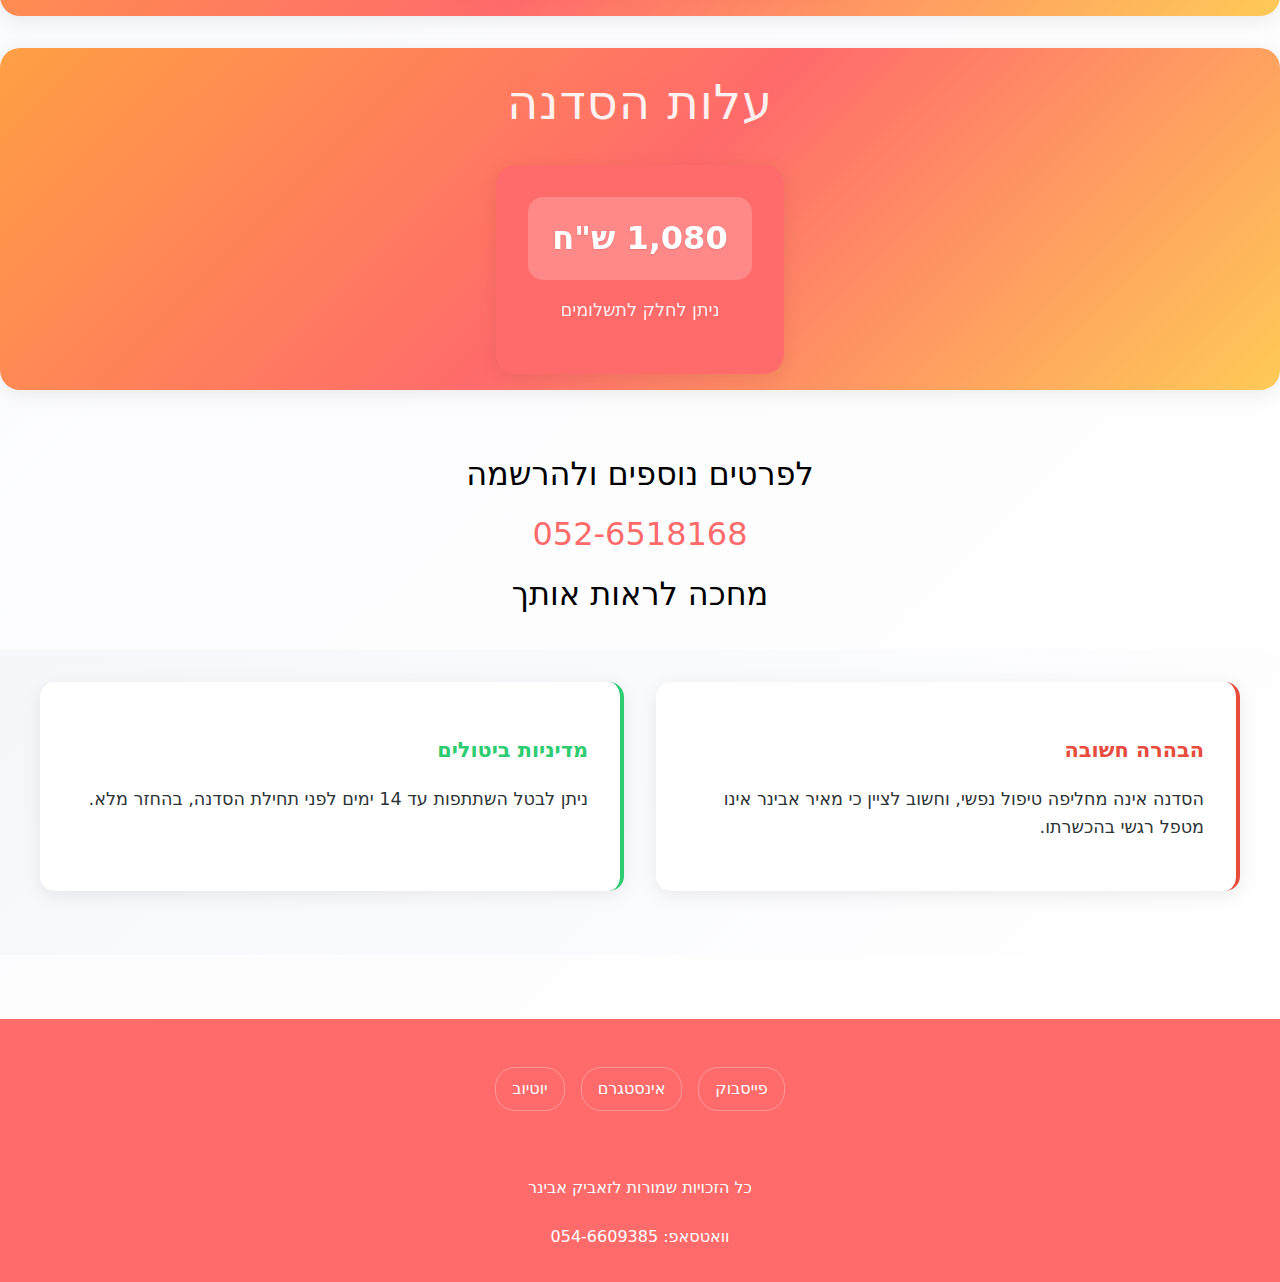
==== commit 96be83ba: "Update font size of contact info text to match section title size" ====
--- a/index.html
+++ b/index.html
@@ -79,7 +79,6 @@
             <div class="price-container">
                 <div class="price-card">
                     <div class="price-tag">
-                        <span>מחיר הסדנה:</span>
                         <strong>1,080 ש"ח</strong>
                     </div>
                     <p class="price-note">ניתן לחלק לתשלומים</p>
@@ -96,7 +95,6 @@
         </section>
 
         <section class="important-notes">
-            <h2 class="section-title">דברים חשובים</h2>
             <div class="notes-container">
                 <div class="note-card disclaimer">
                     <h3>הבהרה חשובה</h3>
--- a/styles.css
+++ b/styles.css
@@ -260,6 +260,7 @@
 }
 
 .contact-info p {
+    font-size: clamp(1.2rem, 3vw, 2rem); /* Match section title size */
     margin: 0.75rem 0; /* Adjusted spacing between lines */
 }
 
